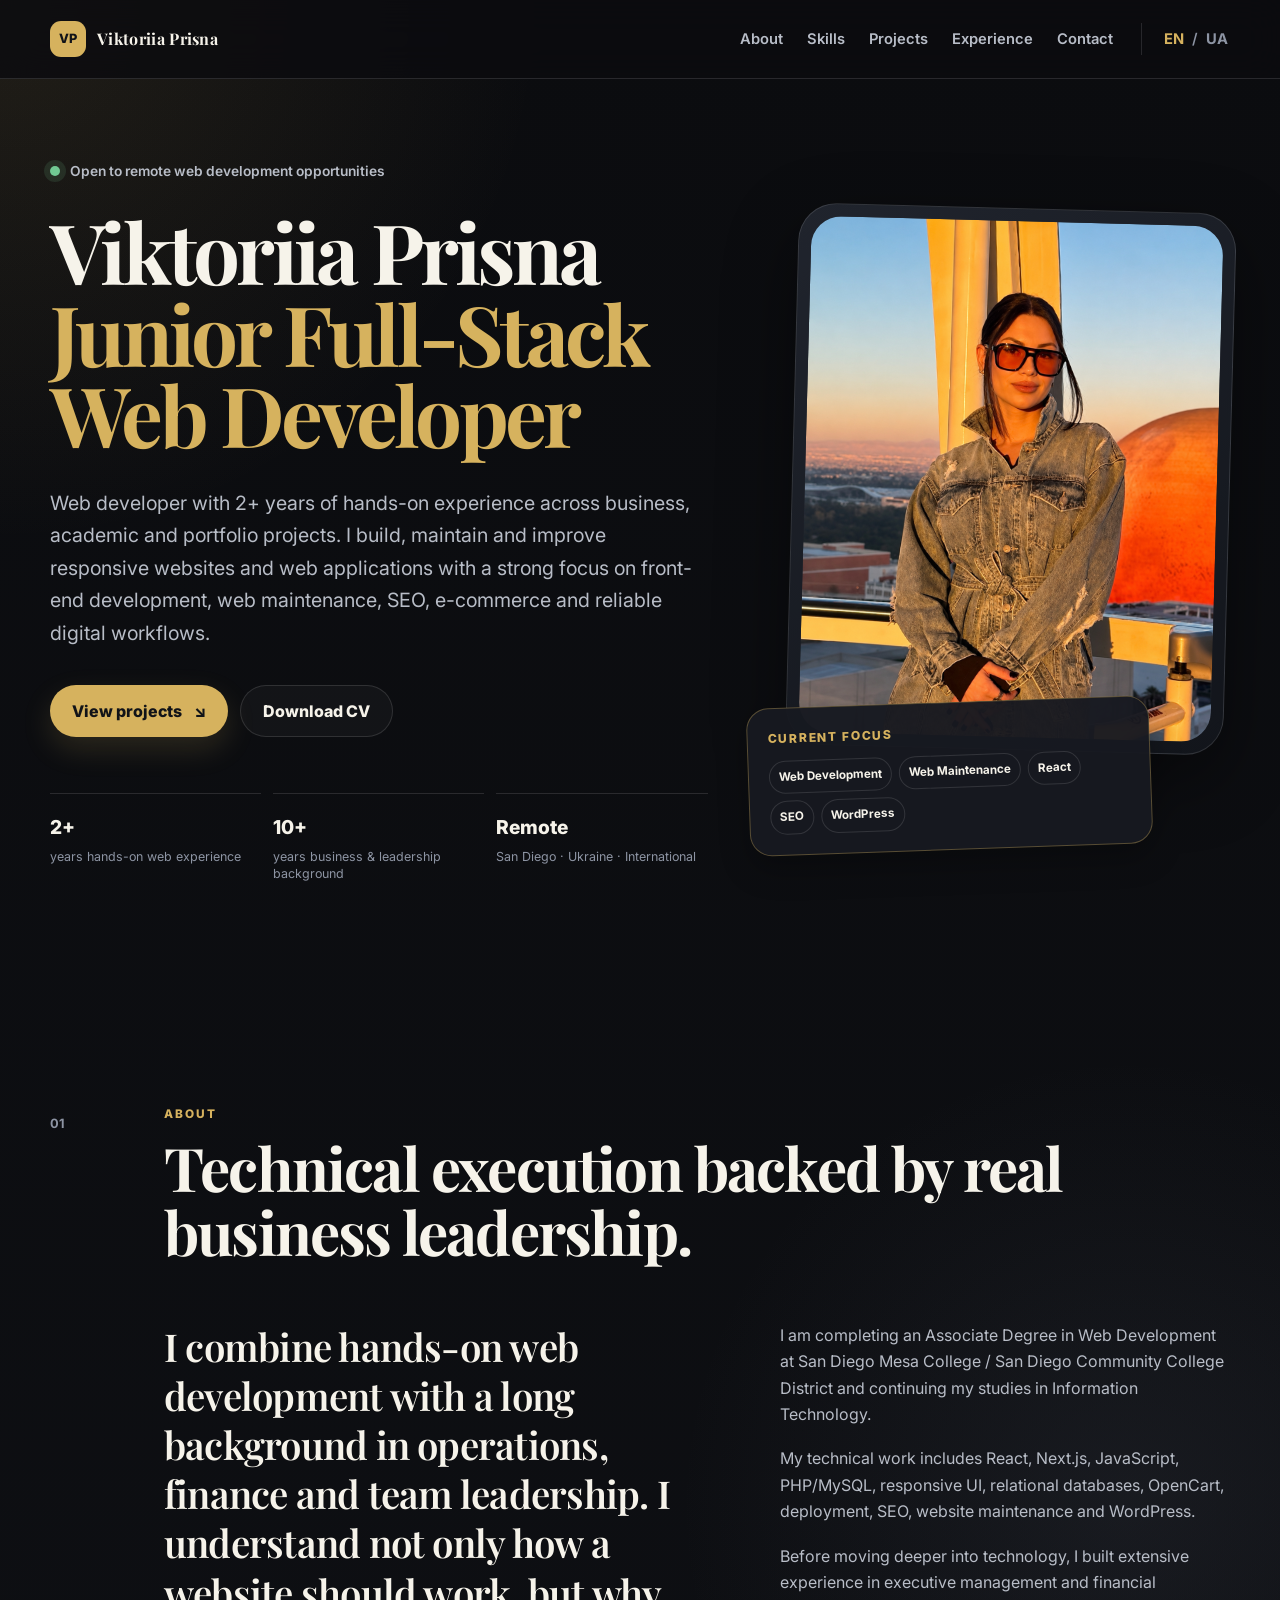
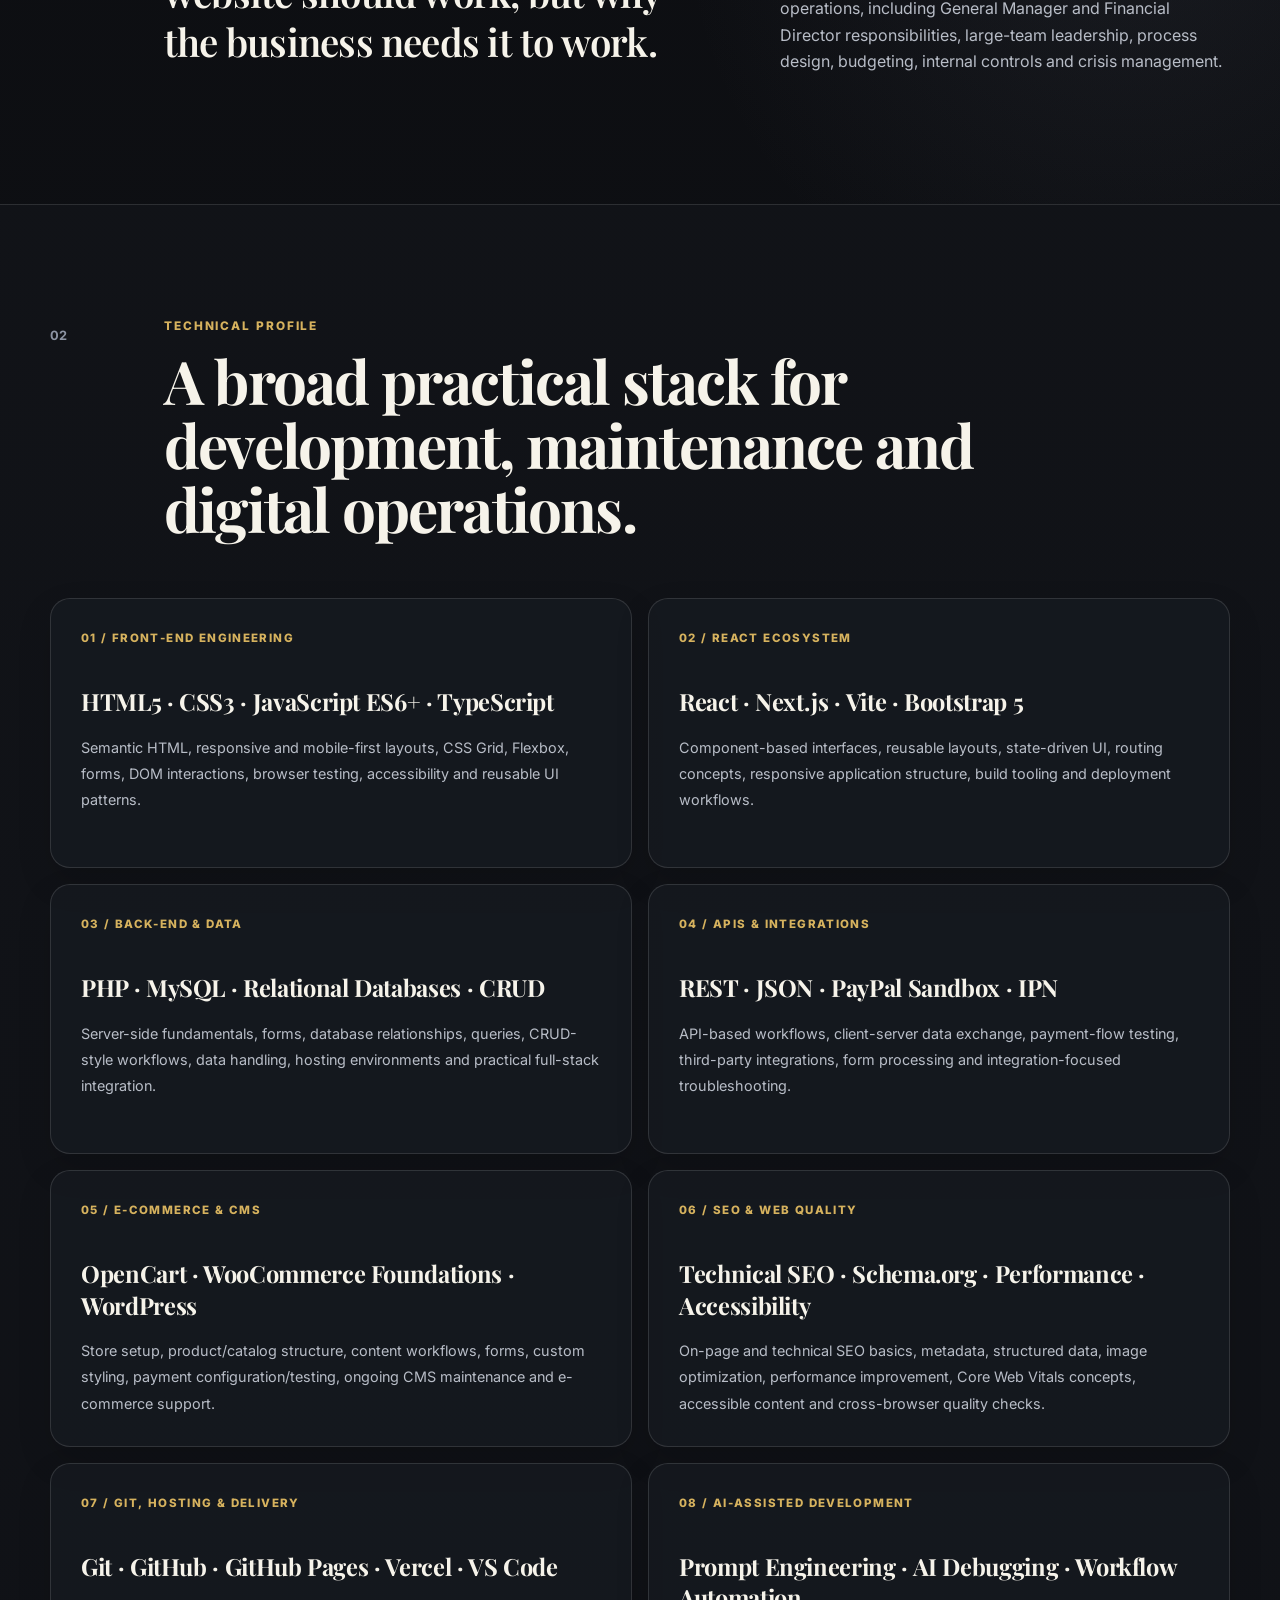
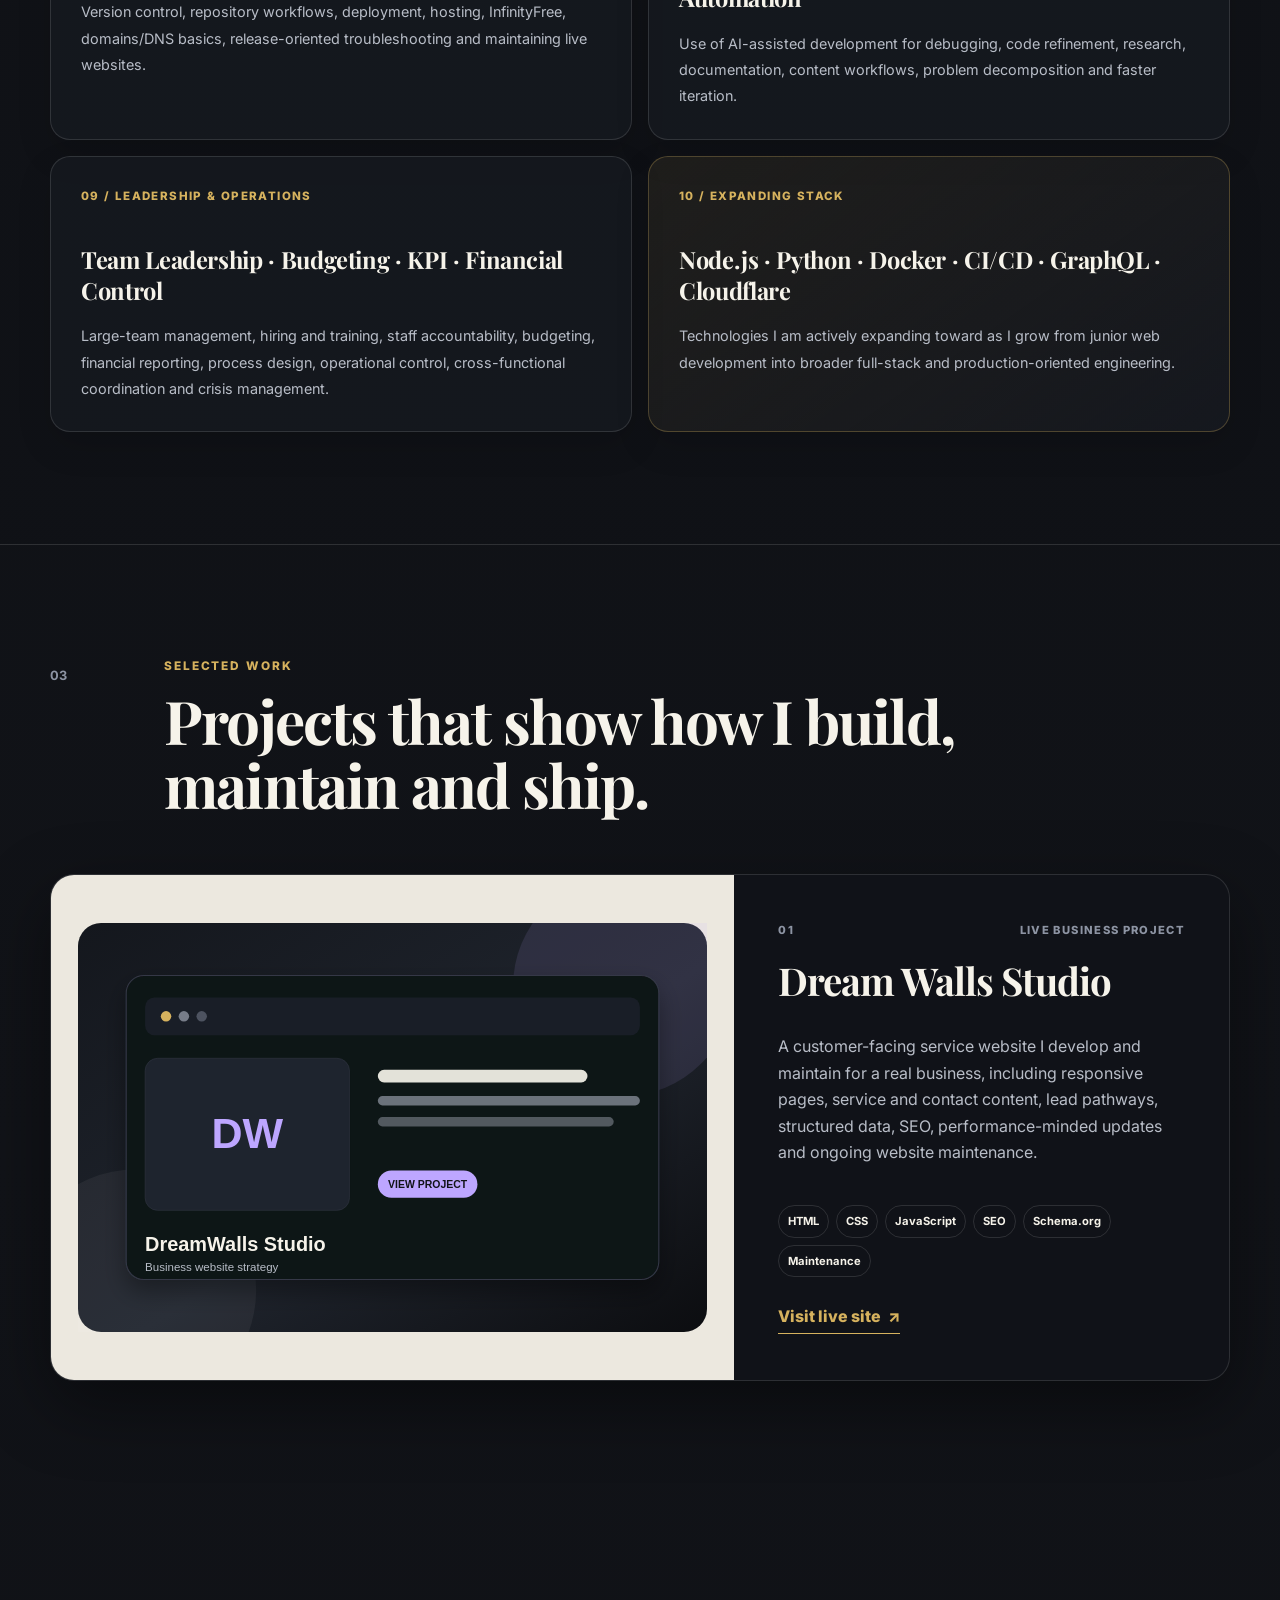
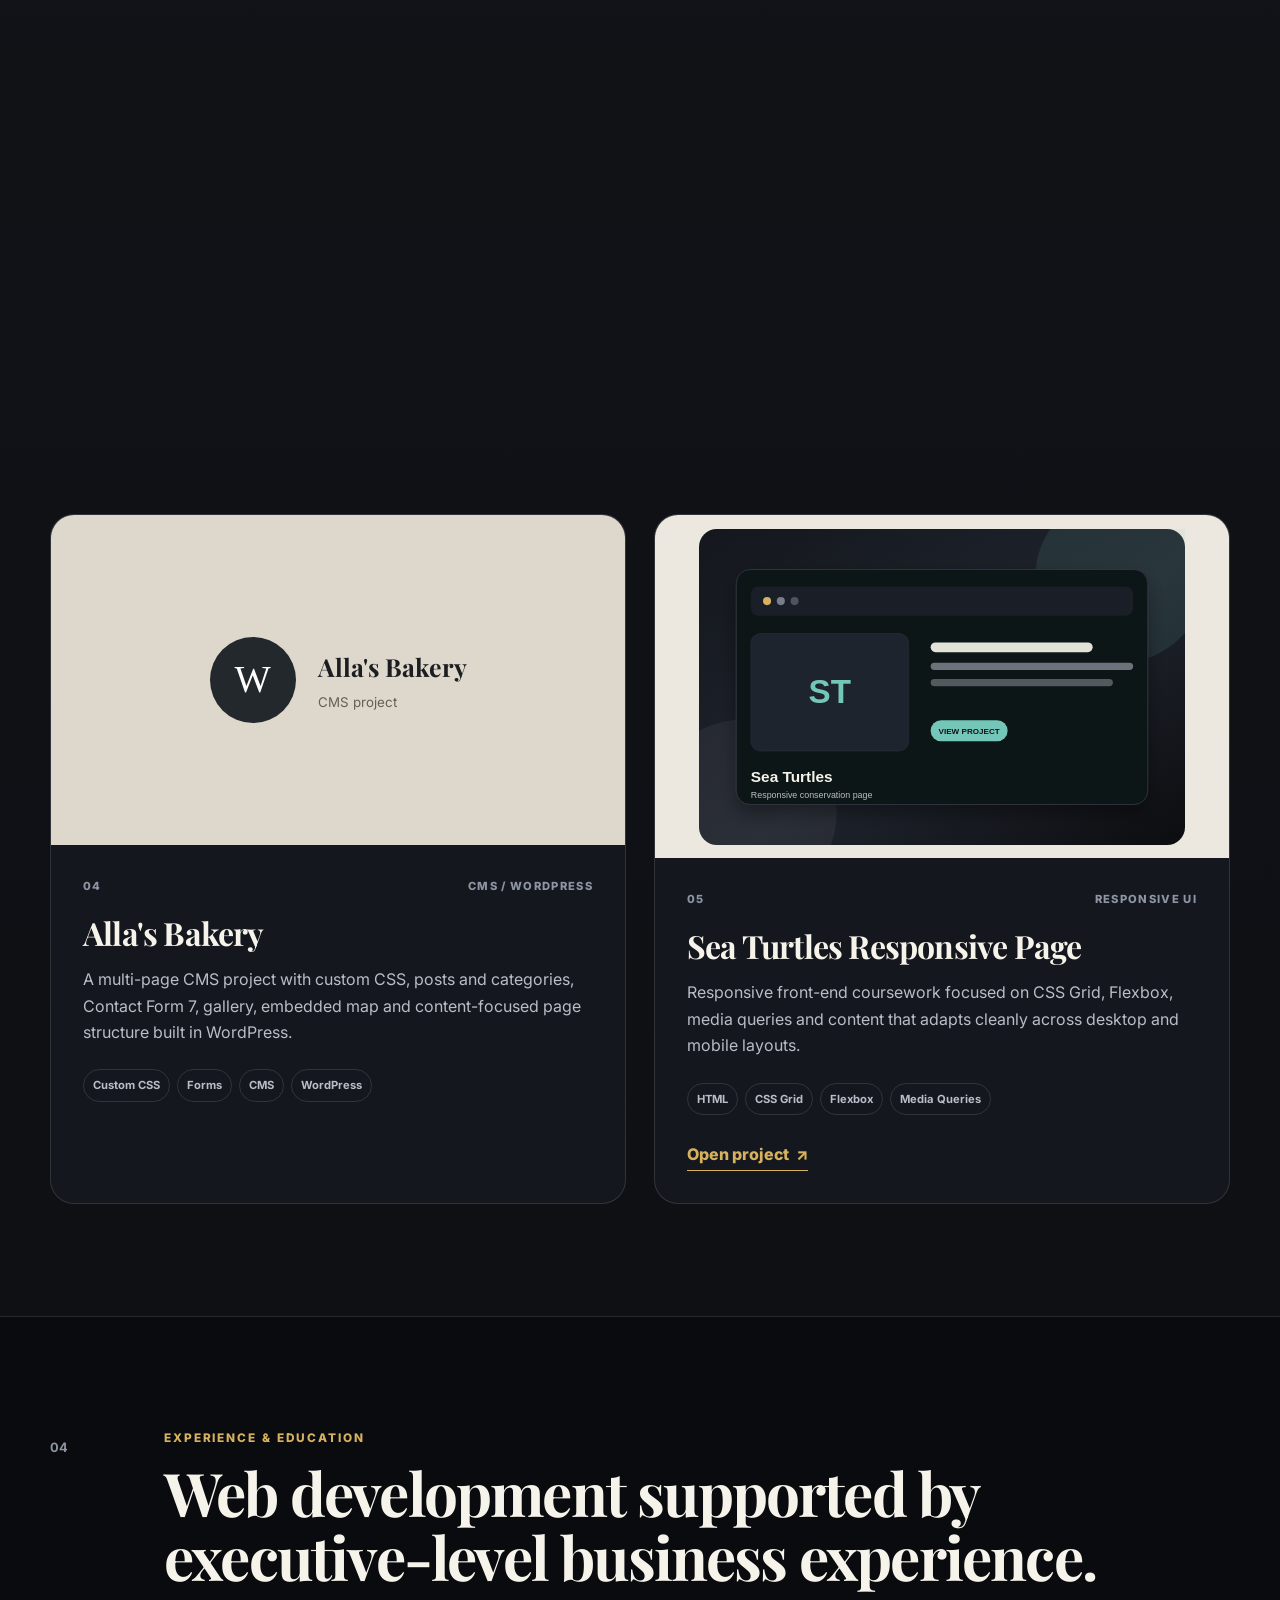
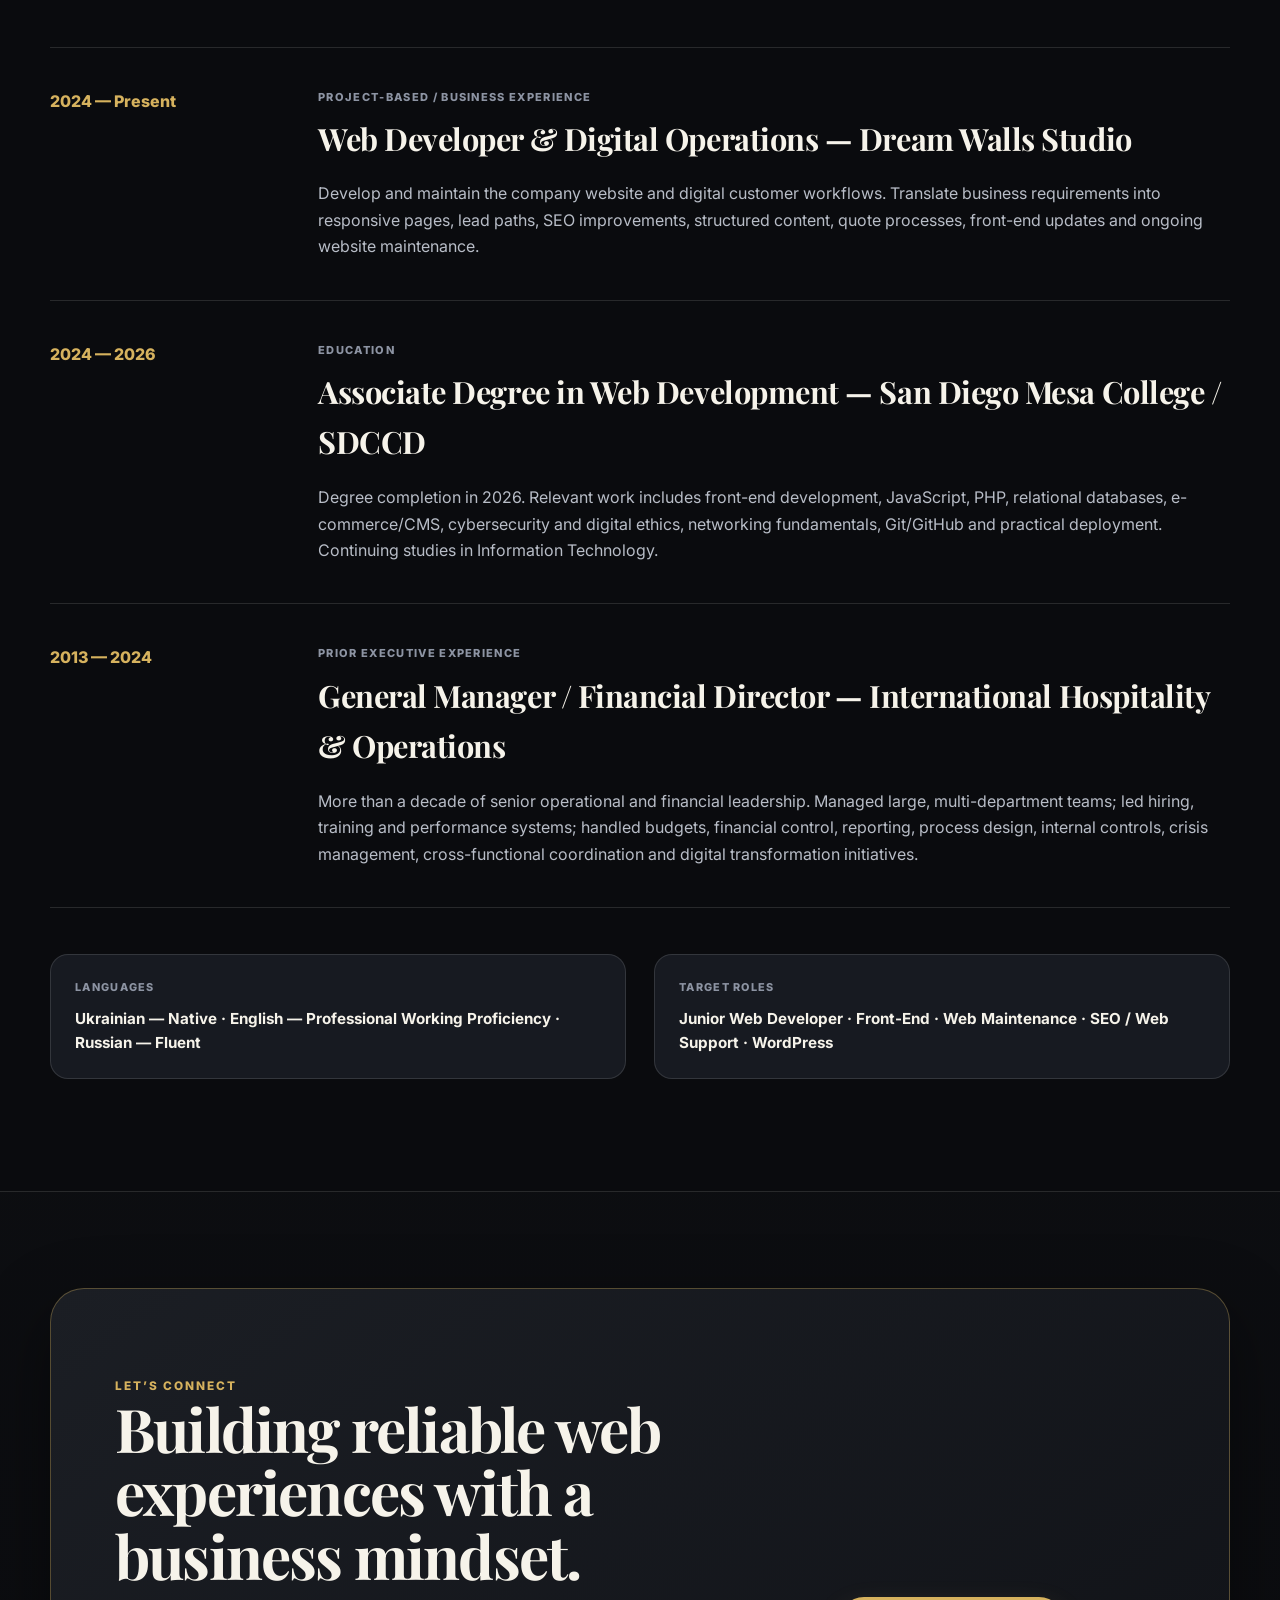
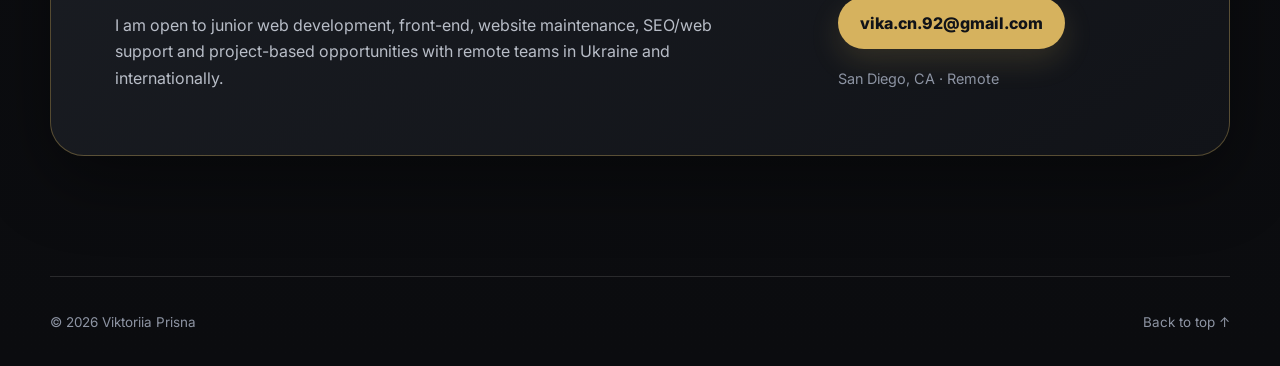
==== index.html @ 8773897e "Add files via upload" ====
<!doctype html>
<html lang="en">
  <head>
    <meta charset="utf-8" />
    <meta name="viewport" content="width=device-width, initial-scale=1" />
    <meta
      name="description"
      content="Viktoriia Prisna — Junior Full-Stack Web Developer focused on front-end development, web maintenance, SEO, e-commerce and practical business web solutions."
    />
    <meta name="author" content="Viktoriia Prisna" />
    <meta name="theme-color" content="#0b0c0f" />
    <link rel="icon" href="assets/images/favicon.png" type="image/png" />
    <link rel="preconnect" href="https://fonts.googleapis.com" />
    <link rel="preconnect" href="https://fonts.gstatic.com" crossorigin />
    <link
      href="https://fonts.googleapis.com/css2?family=Inter:wght@400;500;600;700;800&family=Playfair+Display:wght@600;700&display=swap"
      rel="stylesheet"
    />
    <link rel="stylesheet" href="assets/css/styles.css" />
    <title>Viktoriia Prisna — Junior Full-Stack Web Developer</title>
  </head>
  <body>
    <a class="skip-link" href="#main" data-i18n="skip">Skip to content</a>

    <header class="site-header" id="top">
      <div class="shell nav-wrap">
        <a class="brand" href="#top" aria-label="Viktoriia Prisna home">
          <span class="brand-mark">VP</span>
          <span>Viktoriia Prisna</span>
        </a>

        <button
          class="nav-toggle"
          type="button"
          aria-expanded="false"
          aria-controls="site-nav"
          aria-label="Open navigation"
        >
          <span></span><span></span>
        </button>

        <nav class="site-nav" id="site-nav" aria-label="Primary navigation">
          <a href="#about" data-i18n="nav_about">About</a>
          <a href="#skills" data-i18n="nav_skills">Skills</a>
          <a href="#projects" data-i18n="nav_projects">Projects</a>
          <a href="#experience" data-i18n="nav_experience">Experience</a>
          <a href="#contact" data-i18n="nav_contact">Contact</a>
          <div class="language-switch" aria-label="Language">
            <button type="button" class="lang-btn active" data-lang="en">
              EN
            </button>
            <span>/</span>
            <button type="button" class="lang-btn" data-lang="uk">UA</button>
          </div>
        </nav>
      </div>
    </header>

    <main id="main">
      <section class="hero shell">
        <div class="hero-copy reveal">
          <p class="kicker">
            <span class="status-dot"></span
            ><span data-i18n="hero_status"
              >Open to remote web development opportunities</span
            >
          </p>
          <h1>
            <span data-i18n="hero_name">Viktoriia Prisna</span><br /><em
              data-i18n="hero_role"
              >Junior Full-Stack Web Developer</em
            >
          </h1>
          <p class="hero-lead" data-i18n="hero_intro">
            Web developer with 2+ years of hands-on experience across business,
            academic and portfolio projects. I build, maintain and improve
            responsive websites and web applications with a strong focus on
            front-end development, web maintenance, SEO, e-commerce and reliable
            digital workflows.
          </p>
          <div class="hero-actions">
            <a class="btn btn-primary" href="#projects"
              ><span data-i18n="view_projects">View projects</span
              ><span aria-hidden="true">↘</span></a
            >
            <a
              class="btn btn-secondary"
              href="assets/cv/Viktoriia_Prisna_CV_EN_Professional.pdf"
              data-cv-link
              ><span data-i18n="download_cv">Download CV</span></a
            >
          </div>
          <div class="hero-meta" aria-label="Professional details">
            <div>
              <strong>2+</strong
              ><span data-i18n="years_label"
                >years hands-on web experience</span
              >
            </div>
            <div>
              <strong>10+</strong
              ><span data-i18n="leadership_label"
                >years business & leadership background</span
              >
            </div>
            <div>
              <strong>Remote</strong
              ><span data-i18n="location_label"
                >San Diego · Ukraine · International</span
              >
            </div>
          </div>
        </div>

        <aside
          class="hero-card reveal"
          aria-label="Profile photo and focus areas"
        >
          <div class="photo-frame">
            <img
              src="assets/images/viktoriia-prisna.jpg"
              alt="Portrait of Viktoriia Prisna"
            />
          </div>
          <div class="focus-card">
            <p data-i18n="current_focus">Current focus</p>
            <div class="focus-tags">
              <span>Web Development</span><span>Web Maintenance</span
              ><span>React</span><span>SEO</span><span>WordPress</span>
            </div>
          </div>
        </aside>
      </section>

      <section class="section shell" id="about">
        <div class="section-heading reveal">
          <p class="section-number">01</p>
          <div>
            <p class="eyebrow" data-i18n="about_eyebrow">About</p>
            <h2 data-i18n="about_title">
              Technical execution backed by real business leadership.
            </h2>
          </div>
        </div>
        <div class="about-grid reveal">
          <p class="about-large" data-i18n="about_large">
            I combine hands-on web development with a long background in
            operations, finance and team leadership. I understand not only how a
            website should work, but why the business needs it to work.
          </p>
          <div class="about-copy">
            <p data-i18n="about_p1">
              I am completing an Associate Degree in Web Development at San
              Diego Mesa College / San Diego Community College District and
              continuing my studies in Information Technology.
            </p>
            <p data-i18n="about_p2">
              My technical work includes React, Next.js, JavaScript, PHP/MySQL,
              responsive UI, relational databases, OpenCart, deployment, SEO,
              website maintenance and WordPress.
            </p>
            <p data-i18n="about_p3">
              Before moving deeper into technology, I built extensive experience
              in executive management and financial operations, including
              General Manager and Financial Director responsibilities,
              large-team leadership, process design, budgeting, internal
              controls and crisis management.
            </p>
          </div>
        </div>
      </section>

      <section class="section section-soft" id="skills">
        <div class="shell">
          <div class="section-heading reveal">
            <p class="section-number">02</p>
            <div>
              <p class="eyebrow" data-i18n="skills_eyebrow">
                Technical profile
              </p>
              <h2 data-i18n="skills_title">
                A broad practical stack for development, maintenance and digital
                operations.
              </h2>
            </div>
          </div>

          <div class="skills-grid">
            <article class="skill-group reveal">
              <p>01 / Front-End Engineering</p>
              <h3>HTML5 · CSS3 · JavaScript ES6+ · TypeScript</h3>
              <span data-i18n="skill_front"
                >Semantic HTML, responsive and mobile-first layouts, CSS Grid,
                Flexbox, forms, DOM interactions, browser testing, accessibility
                and reusable UI patterns.</span
              >
            </article>

            <article class="skill-group reveal">
              <p>02 / React Ecosystem</p>
              <h3>React · Next.js · Vite · Bootstrap 5</h3>
              <span data-i18n="skill_frameworks"
                >Component-based interfaces, reusable layouts, state-driven UI,
                routing concepts, responsive application structure, build
                tooling and deployment workflows.</span
              >
            </article>

            <article class="skill-group reveal">
              <p>03 / Back-End & Data</p>
              <h3>PHP · MySQL · Relational Databases · CRUD</h3>
              <span data-i18n="skill_backend"
                >Server-side fundamentals, forms, database relationships,
                queries, CRUD-style workflows, data handling, hosting
                environments and practical full-stack integration.</span
              >
            </article>

            <article class="skill-group reveal">
              <p>04 / APIs & Integrations</p>
              <h3>REST · JSON · PayPal Sandbox · IPN</h3>
              <span data-i18n="skill_api"
                >API-based workflows, client-server data exchange, payment-flow
                testing, third-party integrations, form processing and
                integration-focused troubleshooting.</span
              >
            </article>

            <article class="skill-group reveal">
              <p>05 / E-commerce & CMS</p>
              <h3>OpenCart · WooCommerce Foundations · WordPress</h3>
              <span data-i18n="skill_cms"
                >Store setup, product/catalog structure, content workflows,
                forms, custom styling, payment configuration/testing, ongoing
                CMS maintenance and e-commerce support.</span
              >
            </article>

            <article class="skill-group reveal">
              <p>06 / SEO & Web Quality</p>
              <h3>Technical SEO · Schema.org · Performance · Accessibility</h3>
              <span data-i18n="skill_quality"
                >On-page and technical SEO basics, metadata, structured data,
                image optimization, performance improvement, Core Web Vitals
                concepts, accessible content and cross-browser quality
                checks.</span
              >
            </article>

            <article class="skill-group reveal">
              <p>07 / Git, Hosting & Delivery</p>
              <h3>Git · GitHub · GitHub Pages · Vercel · VS Code</h3>
              <span data-i18n="skill_tools"
                >Version control, repository workflows, deployment, hosting,
                InfinityFree, domains/DNS basics, release-oriented
                troubleshooting and maintaining live websites.</span
              >
            </article>

            <article class="skill-group reveal">
              <p>08 / AI-Assisted Development</p>
              <h3>Prompt Engineering · AI Debugging · Workflow Automation</h3>
              <span data-i18n="skill_ai"
                >Use of AI-assisted development for debugging, code refinement,
                research, documentation, content workflows, problem
                decomposition and faster iteration.</span
              >
            </article>

            <article class="skill-group reveal">
              <p>09 / Leadership & Operations</p>
              <h3>Team Leadership · Budgeting · KPI · Financial Control</h3>
              <span data-i18n="skill_management"
                >Large-team management, hiring and training, staff
                accountability, budgeting, financial reporting, process design,
                operational control, cross-functional coordination and crisis
                management.</span
              >
            </article>

            <article class="skill-group skill-group-learning reveal">
              <p>10 / Expanding Stack</p>
              <h3>Node.js · Python · Docker · CI/CD · GraphQL · Cloudflare</h3>
              <span data-i18n="skill_learning"
                >Technologies I am actively expanding toward as I grow from
                junior web development into broader full-stack and
                production-oriented engineering.</span
              >
            </article>
          </div>
        </div>
      </section>

      <section class="section shell" id="projects">
        <div class="section-heading reveal">
          <p class="section-number">03</p>
          <div>
            <p class="eyebrow" data-i18n="projects_eyebrow">Selected work</p>
            <h2 data-i18n="projects_title">
              Projects that show how I build, maintain and ship.
            </h2>
          </div>
        </div>

        <div class="featured-project reveal">
          <div class="project-visual project-visual-light">
            <img
              src="assets/images/dreamwalls-studio.svg"
              alt="Dream Walls Studio website preview"
            />
          </div>
          <div class="project-content">
            <div class="project-topline">
              <span>01</span
              ><span data-i18n="project_live_business"
                >Live business project</span
              >
            </div>
            <h3>Dream Walls Studio</h3>
            <p data-i18n="dreamwalls_desc">
              A customer-facing service website I develop and maintain for a
              real business, including responsive pages, service and contact
              content, lead pathways, structured data, SEO, performance-minded
              updates and ongoing website maintenance.
            </p>
            <div class="project-tags">
              <span>HTML</span><span>CSS</span><span>JavaScript</span
              ><span>SEO</span><span>Schema.org</span><span>Maintenance</span>
            </div>
            <a
              class="text-link"
              href="https://dreamwallsstudio.com/"
              target="_blank"
              rel="noreferrer"
              ><span data-i18n="visit_live">Visit live site</span> ↗</a
            >
          </div>
        </div>

        <div class="project-grid">
          <article class="project-card reveal">
            <div class="project-thumb">
              <img
                src="assets/images/dreamwalls-crm.png"
                alt="Dream Walls Quote CRM interface"
              />
            </div>
            <div class="project-card-body">
              <div class="project-topline">
                <span>02</span><span>React / Vite</span>
              </div>
              <h3>Dream Walls Quote CRM</h3>
              <p data-i18n="crm_desc">
                A CRM-style interface for customer and quote management using
                reusable React components, responsive data views, search/filter
                interactions and CRUD-style concepts.
              </p>
              <div class="project-tags">
                <span>React</span><span>Vite</span><span>JavaScript</span
                ><span>CSS</span><span>Vercel</span>
              </div>
              <a
                class="text-link"
                href="https://dreamwalls-quote-crm-rh5j.vercel.app/"
                target="_blank"
                rel="noreferrer"
                ><span data-i18n="open_project">Open project</span> ↗</a
              >
            </div>
          </article>

          <article class="project-card project-card-code reveal">
            <div class="code-visual" aria-hidden="true">
              <div class="code-window">
                <span></span><span></span><span></span>
              </div>
              <pre><code>&lt;store&gt;
  OpenCart
  PHP + MySQL
  PayPal Sandbox
&lt;/store&gt;</code></pre>
            </div>
            <div class="project-card-body">
              <div class="project-topline">
                <span>03</span
                ><span data-i18n="academic_project">Academic project</span>
              </div>
              <h3>OpenCart E-commerce</h3>
              <p data-i18n="opencart_desc">
                Installed and configured OpenCart in a PHP/MySQL hosting
                environment, worked with catalog setup and tested payment flows
                using PayPal Sandbox and IPN concepts.
              </p>
              <div class="project-tags">
                <span>OpenCart</span><span>PHP</span><span>MySQL</span
                ><span>PayPal</span><span>InfinityFree</span>
              </div>
            </div>
          </article>

          <article class="project-card project-card-wordpress reveal">
            <div class="wp-visual" aria-hidden="true">
              <span>W</span>
              <div><b>Alla's Bakery</b><small>CMS project</small></div>
            </div>
            <div class="project-card-body">
              <div class="project-topline">
                <span>04</span><span>CMS / WordPress</span>
              </div>
              <h3>Alla's Bakery</h3>
              <p data-i18n="bakery_desc">
                A multi-page CMS project with custom CSS, posts and categories,
                Contact Form 7, gallery, embedded map and content-focused page
                structure built in WordPress.
              </p>
              <div class="project-tags">
                <span>Custom CSS</span><span>Forms</span><span>CMS</span
                ><span>WordPress</span>
              </div>
            </div>
          </article>

          <article class="project-card reveal">
            <div class="project-thumb">
              <img
                src="assets/images/sea-turtles.svg"
                alt="Sea Turtles responsive web page preview"
              />
            </div>
            <div class="project-card-body">
              <div class="project-topline">
                <span>05</span><span>Responsive UI</span>
              </div>
              <h3>Sea Turtles Responsive Page</h3>
              <p data-i18n="turtles_desc">
                Responsive front-end coursework focused on CSS Grid, Flexbox,
                media queries and content that adapts cleanly across desktop and
                mobile layouts.
              </p>
              <div class="project-tags">
                <span>HTML</span><span>CSS Grid</span><span>Flexbox</span
                ><span>Media Queries</span>
              </div>
              <a
                class="text-link"
                href="https://dreamwallsstudioca.github.io/webd168/lesson07/index.html#green"
                target="_blank"
                rel="noreferrer"
                ><span data-i18n="open_project">Open project</span> ↗</a
              >
            </div>
          </article>
        </div>
      </section>

      <section class="section section-ink" id="experience">
        <div class="shell">
          <div class="section-heading section-heading-light reveal">
            <p class="section-number">04</p>
            <div>
              <p class="eyebrow" data-i18n="experience_eyebrow">
                Experience & education
              </p>
              <h2 data-i18n="experience_title">
                Web development supported by executive-level business
                experience.
              </h2>
            </div>
          </div>

          <div class="timeline reveal">
            <article>
              <div class="timeline-date">
                2024 — <span data-i18n="present">Present</span>
              </div>
              <div>
                <p class="timeline-type" data-i18n="project_based">
                  Project-based / business experience
                </p>
                <h3>Web Developer & Digital Operations — Dream Walls Studio</h3>
                <p data-i18n="experience_dws">
                  Develop and maintain the company website and digital customer
                  workflows. Translate business requirements into responsive
                  pages, lead paths, SEO improvements, structured content, quote
                  processes, front-end updates and ongoing website maintenance.
                </p>
              </div>
            </article>

            <article>
              <div class="timeline-date">2024 — 2026</div>
              <div>
                <p class="timeline-type" data-i18n="education">Education</p>
                <h3>
                  Associate Degree in Web Development — San Diego Mesa College /
                  SDCCD
                </h3>
                <p data-i18n="education_desc">
                  Degree completion in 2026. Relevant work includes front-end
                  development, JavaScript, PHP, relational databases,
                  e-commerce/CMS, cybersecurity and digital ethics, networking
                  fundamentals, Git/GitHub and practical deployment. Continuing
                  studies in Information Technology.
                </p>
              </div>
            </article>

            <article>
              <div class="timeline-date">2013 — 2024</div>
              <div>
                <p class="timeline-type" data-i18n="executive_type">
                  Prior executive experience
                </p>
                <h3 data-i18n="executive_title">
                  General Manager / Financial Director — International
                  Hospitality & Operations
                </h3>
                <p data-i18n="executive_desc">
                  More than a decade of senior operational and financial
                  leadership. Managed large, multi-department teams; led hiring,
                  training and performance systems; handled budgets, financial
                  control, reporting, process design, internal controls, crisis
                  management, cross-functional coordination and digital
                  transformation initiatives.
                </p>
              </div>
            </article>
          </div>

          <div class="education-footer reveal">
            <div>
              <span data-i18n="languages_label">Languages</span
              ><strong data-i18n="languages_value"
                >Ukrainian — Native · English — Professional Working Proficiency
                · Russian — Fluent</strong
              >
            </div>
            <div>
              <span data-i18n="target_roles_label">Target roles</span
              ><strong data-i18n="target_roles_value"
                >Junior Web Developer · Front-End · Web Maintenance · SEO / Web
                Support · WordPress</strong
              >
            </div>
          </div>
        </div>
      </section>

      <section class="section shell contact-section" id="contact">
        <div class="contact-panel reveal">
          <div>
            <p class="eyebrow" data-i18n="contact_eyebrow">Let’s connect</p>
            <h2 data-i18n="contact_title">
              Building reliable web experiences with a business mindset.
            </h2>
            <p data-i18n="contact_copy">
              I am open to junior web development, front-end, website
              maintenance, SEO/web support and project-based opportunities with
              remote teams in Ukraine and internationally.
            </p>
          </div>
          <div class="contact-actions">
            <a class="btn btn-primary" href="mailto:vika.cn.92@gmail.com"
              >vika.cn.92@gmail.com</a
            >

            <span>San Diego, CA · Remote</span>
          </div>
        </div>
      </section>
    </main>

    <footer class="footer shell">
      <div>© <span id="year"></span> Viktoriia Prisna</div>
      <a href="#top"><span data-i18n="back_top">Back to top</span> ↑</a>
    </footer>

    <script src="assets/js/main.js"></script>
  </body>
</html>
---- assets/css/styles.css ----
:root {
  --bg: #0b0c0f;
  --bg-soft: #111318;
  --bg-elevated: #171a21;
  --surface: #171a21;
  --surface-2: #1b1f28;
  --text: #f6f3ea;
  --muted: #b8bdc7;
  --soft-text: #8d94a3;
  --line: rgba(255, 255, 255, 0.12);
  --line-strong: rgba(214, 178, 94, 0.34);
  --accent: #d6b25e;
  --accent-hover: #f0cf7a;
  --accent-soft: rgba(214, 178, 94, 0.12);
  --green: #71c993;
  --radius: 24px;
  --radius-sm: 14px;
  --shadow: 0 24px 70px rgba(0, 0, 0, 0.42);
}

* { box-sizing: border-box; }
html { scroll-behavior: smooth; }
body {
  margin: 0;
  color: var(--text);
  background:
    radial-gradient(circle at 0% 0%, rgba(214,178,94,.11), transparent 34rem),
    radial-gradient(circle at 88% 18%, rgba(117,125,146,.11), transparent 28rem),
    linear-gradient(180deg, #0b0c0f 0%, #111318 52%, #0b0c0f 100%);
  font-family: "Inter", Arial, Helvetica, sans-serif;
  line-height: 1.65;
  -webkit-font-smoothing: antialiased;
}
body::before {
  content: "";
  position: fixed;
  inset: 0;
  pointer-events: none;
  opacity: .14;
  background-image: radial-gradient(rgba(255,255,255,.38) .45px, transparent .45px);
  background-size: 20px 20px;
  mask-image: linear-gradient(to bottom, #000, transparent 75%);
}
img { max-width: 100%; display: block; }
a { color: inherit; text-decoration: none; }
button { font: inherit; }
h1, h2, h3, .brand { font-family: "Playfair Display", Georgia, serif; }

.shell { width: min(1180px, calc(100% - 40px)); margin-inline: auto; }
.skip-link { position: fixed; left: 16px; top: -80px; z-index: 1000; color: #111318; background: var(--accent); padding: 12px 18px; border-radius: 999px; font-weight: 800; }
.skip-link:focus { top: 16px; }

.site-header { position: sticky; top: 0; z-index: 100; background: rgba(11,12,15,.82); backdrop-filter: blur(18px); border-bottom: 1px solid var(--line); }
.nav-wrap { min-height: 78px; display: flex; align-items: center; justify-content: space-between; gap: 24px; }
.brand { display: inline-flex; align-items: center; gap: 11px; font-weight: 700; letter-spacing: .02em; }
.brand-mark { width: 36px; height: 36px; display: grid; place-items: center; color: #111318; background: var(--accent); border-radius: 11px; font-family: "Inter", sans-serif; font-size: .8rem; font-weight: 800; letter-spacing: .02em; }
.site-nav { display: flex; align-items: center; gap: 24px; color: var(--muted); font-size: .92rem; font-weight: 600; }
.site-nav > a { position: relative; }
.site-nav > a::after { content: ""; position: absolute; left: 0; right: 100%; bottom: -7px; height: 2px; background: var(--accent); transition: right .2s ease; }
.site-nav > a:hover, .site-nav > a:focus { color: var(--text); }
.site-nav > a:hover::after { right: 0; }
.language-switch { display: flex; align-items: center; gap: 6px; margin-left: 4px; padding-left: 20px; border-left: 1px solid var(--line); color: var(--soft-text); }
.lang-btn { border: 0; padding: 4px 2px; color: var(--soft-text); background: transparent; cursor: pointer; font-weight: 700; }
.lang-btn.active { color: var(--accent); }
.nav-toggle { display: none; width: 44px; height: 44px; border: 1px solid var(--line); background: var(--bg-elevated); border-radius: 12px; align-items: center; justify-content: center; flex-direction: column; gap: 6px; }
.nav-toggle span { width: 18px; height: 2px; background: var(--text); }

.hero { min-height: calc(100vh - 78px); display: grid; grid-template-columns: 1.2fr .8fr; align-items: center; gap: 84px; padding-block: 78px 92px; }
.kicker { display: inline-flex; align-items: center; gap: 10px; margin: 0 0 28px; color: var(--muted); font-size: .86rem; font-weight: 600; }
.status-dot { width: 10px; height: 10px; border-radius: 50%; background: var(--green); box-shadow: 0 0 0 6px rgba(113,201,147,.13); }
.hero h1 { margin: 0; max-width: 860px; font-size: clamp(3.5rem, 6.5vw, 6.6rem); line-height: .98; letter-spacing: -.045em; font-weight: 700; }
.hero h1 em { color: var(--accent); font-style: normal; }
.hero-lead { max-width: 760px; margin: 32px 0 0; color: var(--muted); font-size: clamp(1.05rem, 1.7vw, 1.23rem); }
.hero-actions { display: flex; flex-wrap: wrap; gap: 12px; margin-top: 36px; }
.btn { display: inline-flex; align-items: center; justify-content: center; gap: 12px; min-height: 52px; padding: 0 22px; border-radius: 999px; font-weight: 800; transition: transform .18s ease, box-shadow .18s ease, background .18s ease, border-color .18s ease; }
.btn:hover { transform: translateY(-2px); }
.btn-primary { color: #111318; background: var(--accent); box-shadow: 0 12px 30px rgba(214,178,94,.16); }
.btn-primary:hover { background: var(--accent-hover); }
.btn-secondary { color: var(--text); background: rgba(255,255,255,.03); border: 1px solid var(--line); }
.btn-secondary:hover { border-color: var(--line-strong); background: rgba(255,255,255,.06); }
.hero-meta { display: grid; grid-template-columns: repeat(3, minmax(0,1fr)); gap: 12px; margin-top: 56px; }
.hero-meta div { padding: 18px 0; border-top: 1px solid var(--line); }
.hero-meta strong { display: block; font-size: 1.2rem; font-weight: 800; }
.hero-meta span { display: block; margin-top: 5px; color: var(--soft-text); font-size: .78rem; line-height: 1.35; }
.hero-card { position: relative; }
.photo-frame { padding: 12px; background: linear-gradient(145deg, #20242d, #12151b); border: 1px solid var(--line); border-radius: 38px; box-shadow: var(--shadow); transform: rotate(1.5deg); }
.photo-frame img { width: 100%; aspect-ratio: 4/5; object-fit: cover; object-position: center; border-radius: 30px; }
.focus-card { width: min(92%, 430px); margin: -48px 0 0 -44px; position: relative; z-index: 2; padding: 20px; background: rgba(23,26,33,.96); border: 1px solid var(--line-strong); border-radius: 22px; box-shadow: 0 14px 30px rgba(0,0,0,.26); transform: rotate(-2deg); }
.focus-card p { margin: 0 0 12px; color: var(--accent); font-size: .76rem; text-transform: uppercase; letter-spacing: .14em; font-weight: 800; }
.focus-tags { display: flex; flex-wrap: wrap; gap: 7px; }
.focus-tags span { padding: 6px 9px; color: var(--text); border: 1px solid var(--line); border-radius: 999px; font-size: .73rem; font-weight: 700; }

.section { padding-block: 112px; }
.section-soft { background: linear-gradient(180deg, rgba(17,19,24,.94), rgba(15,17,22,.96)); border-block: 1px solid var(--line); }
.section-ink { background: #0a0b0e; color: var(--text); border-block: 1px solid var(--line); }
.section-heading { display: grid; grid-template-columns: 90px minmax(0, 1fr); gap: 24px; margin-bottom: 58px; }
.section-number { margin: 8px 0 0; color: var(--soft-text); font-size: .8rem; font-weight: 700; }
.eyebrow { margin: 0 0 12px; color: var(--accent); text-transform: uppercase; letter-spacing: .16em; font-size: .74rem; font-weight: 800; }
.section-heading h2, .contact-panel h2 { max-width: 940px; margin: 0; font-size: clamp(2.35rem, 4.7vw, 4.5rem); line-height: 1.06; letter-spacing: -.03em; }
.section-heading-light .section-number { color: var(--soft-text); }
.section-heading-light .eyebrow { color: var(--accent); }

.about-grid { display: grid; grid-template-columns: 1fr .85fr; gap: 86px; padding-left: 114px; }
.about-large { margin: 0; max-width: 680px; color: var(--text); font-family: "Playfair Display", Georgia, serif; font-size: clamp(1.65rem, 3vw, 2.65rem); line-height: 1.28; letter-spacing: -.02em; font-weight: 600; }
.about-copy { color: var(--muted); font-size: 1rem; }
.about-copy p { margin: 0 0 18px; }

.skills-grid { display: grid; grid-template-columns: repeat(2, 1fr); gap: 16px; }
.skill-group { min-height: 270px; padding: 30px; background: rgba(23,26,33,.78); border: 1px solid var(--line); border-radius: 20px; box-shadow: 0 14px 34px rgba(0,0,0,.13); }
.skill-group:hover { border-color: var(--line-strong); }
.skill-group > p { margin: 0 0 38px; color: var(--accent); font-size: .72rem; font-weight: 800; text-transform: uppercase; letter-spacing: .12em; }
.skill-group h3 { margin: 0 0 16px; color: var(--text); font-family: "Playfair Display", Georgia, serif; font-size: 1.48rem; line-height: 1.32; letter-spacing: -.015em; }
.skill-group > span { color: var(--muted); font-size: .9rem; }
.skill-group-learning { background: linear-gradient(145deg, rgba(214,178,94,.08), rgba(23,26,33,.78)); border-color: rgba(214,178,94,.28); }

.featured-project { display: grid; grid-template-columns: 1.16fr .84fr; gap: 0; overflow: hidden; margin-bottom: 28px; background: #101218; color: var(--text); border: 1px solid var(--line); border-radius: var(--radius); box-shadow: var(--shadow); }
.project-visual { min-height: 490px; display: grid; place-items: center; overflow: hidden; }
.project-visual-light { background: #ece8df; }
.project-visual img { width: 92%; height: 92%; object-fit: contain; }
.project-content { padding: 46px 44px; display: flex; flex-direction: column; justify-content: center; }
.project-topline { display: flex; justify-content: space-between; gap: 16px; color: var(--soft-text); text-transform: uppercase; letter-spacing: .12em; font-size: .7rem; font-weight: 800; }
.project-content h3, .project-card h3 { margin: 20px 0 16px; color: var(--text); font-family: "Playfair Display", Georgia, serif; font-size: clamp(1.9rem, 3vw, 3rem); line-height: 1.08; letter-spacing: -.025em; }
.project-content p { color: var(--muted); }
.project-tags { display: flex; flex-wrap: wrap; gap: 7px; margin: 24px 0 26px; }
.project-tags span { padding: 6px 9px; border: 1px solid var(--line); border-radius: 999px; color: inherit; font-size: .7rem; font-weight: 700; }
.text-link { display: inline-flex; align-items: center; gap: 7px; width: fit-content; color: var(--accent); font-weight: 800; border-bottom: 1px solid currentColor; padding-bottom: 3px; }
.project-grid { display: grid; grid-template-columns: repeat(2, 1fr); gap: 28px; }
.project-card { overflow: hidden; background: rgba(23,26,33,.78); border: 1px solid var(--line); border-radius: var(--radius); }
.project-thumb { min-height: 330px; display: grid; place-items: center; background: #ece8df; overflow: hidden; }
.project-thumb img { width: 92%; height: 92%; object-fit: contain; }
.project-card-body { padding: 32px; }
.project-card-body h3 { font-size: 2rem; }
.project-card-body p { color: var(--muted); }
.project-card-body .project-tags { color: var(--muted); }
.code-visual { min-height: 330px; display: flex; flex-direction: column; justify-content: center; padding: 36px; color: #e8ecf3; background: linear-gradient(145deg, #151923, #080a0f); border-bottom: 1px solid var(--line); }
.code-window { display: flex; gap: 7px; margin-bottom: 32px; }
.code-window span { width: 10px; height: 10px; border-radius: 50%; background: #667085; }
.code-visual pre { margin: 0; white-space: pre-wrap; font-size: clamp(1.15rem, 2.5vw, 1.7rem); line-height: 1.65; color: var(--accent-hover); }
.wp-visual { min-height: 330px; display: flex; align-items: center; justify-content: center; gap: 22px; padding: 32px; background: #ddd7cc; color: #1b1d21; }
.wp-visual > span { width: 86px; height: 86px; display: grid; place-items: center; border-radius: 50%; background: #23282d; color: #fff; font-family: Georgia, serif; font-size: 2.4rem; }
.wp-visual b, .wp-visual small { display: block; }
.wp-visual b { font-family: "Playfair Display", Georgia, serif; font-size: 1.55rem; }
.wp-visual small { margin-top: 4px; color: #675f55; }

.timeline { border-top: 1px solid var(--line); }
.timeline article { display: grid; grid-template-columns: 230px 1fr; gap: 38px; padding: 40px 0; border-bottom: 1px solid var(--line); }
.timeline-date { color: var(--accent); font-weight: 800; }
.timeline-type { margin: 0 0 8px; color: var(--soft-text); text-transform: uppercase; letter-spacing: .12em; font-size: .69rem; font-weight: 800; }
.timeline h3 { margin: 0 0 14px; font-family: "Playfair Display", Georgia, serif; font-size: clamp(1.35rem, 2.4vw, 2.1rem); letter-spacing: -.015em; }
.timeline article p:last-child { max-width: 900px; margin-bottom: 0; color: var(--muted); }
.education-footer { display: grid; grid-template-columns: 1fr 1fr; gap: 28px; margin-top: 46px; }
.education-footer div { padding: 24px; background: var(--bg-elevated); border: 1px solid var(--line); border-radius: 18px; }
.education-footer span { display: block; color: var(--soft-text); text-transform: uppercase; letter-spacing: .12em; font-size: .68rem; font-weight: 800; }
.education-footer strong { display: block; margin-top: 10px; color: var(--text); font-size: .95rem; line-height: 1.55; }

.contact-section { padding-block: 96px 120px; }
.contact-panel { display: grid; grid-template-columns: 1fr .5fr; gap: 70px; align-items: end; padding: 64px; background: linear-gradient(145deg, #1b1e24, #111318); border: 1px solid var(--line-strong); border-radius: 34px; box-shadow: var(--shadow); }
.contact-panel .eyebrow { color: var(--accent); }
.contact-panel h2 { max-width: 790px; }
.contact-panel p { max-width: 720px; margin: 24px 0 0; color: var(--muted); }
.contact-actions { display: flex; align-items: flex-start; flex-direction: column; gap: 18px; }
.contact-actions .btn-primary { background: var(--accent); color: #111318; }
.contact-actions > span { color: var(--soft-text); font-size: .9rem; }
.footer { min-height: 90px; display: flex; align-items: center; justify-content: space-between; border-top: 1px solid var(--line); color: var(--soft-text); font-size: .84rem; }

.reveal { opacity: 0; transform: translateY(18px); transition: opacity .6s ease, transform .6s ease; }
.reveal.visible { opacity: 1; transform: none; }

@media (max-width: 960px) {
  .site-nav { position: fixed; top: 78px; left: 20px; right: 20px; display: none; flex-direction: column; align-items: stretch; gap: 18px; padding: 26px; background: rgba(17,19,24,.98); border: 1px solid var(--line); border-radius: 18px; box-shadow: var(--shadow); }
  .site-nav.open { display: flex; }
  .language-switch { margin: 4px 0 0; padding: 18px 0 0; border-left: 0; border-top: 1px solid var(--line); }
  .nav-toggle { display: flex; }
  .hero { grid-template-columns: 1fr; gap: 58px; padding-block: 64px 90px; }
  .hero-card { width: min(560px, 100%); }
  .about-grid { grid-template-columns: 1fr; gap: 32px; padding-left: 114px; }
  .featured-project { grid-template-columns: 1fr; }
  .project-visual { min-height: 380px; }
  .contact-panel { grid-template-columns: 1fr; gap: 42px; padding: 46px; }
}

@media (max-width: 680px) {
  .shell { width: min(100% - 28px, 1180px); }
  .hero { padding-top: 46px; }
  .hero h1 { font-size: clamp(3rem, 15vw, 4.7rem); }
  .hero-meta { grid-template-columns: 1fr; gap: 0; }
  .hero-meta div { display: grid; grid-template-columns: 90px 1fr; align-items: baseline; gap: 10px; }
  .focus-card { margin-left: 0; width: 96%; }
  .section { padding-block: 82px; }
  .section-heading { grid-template-columns: 1fr; gap: 8px; margin-bottom: 42px; }
  .section-number { margin: 0; }
  .about-grid { padding-left: 0; }
  .skills-grid, .project-grid, .education-footer { grid-template-columns: 1fr; }
  .skill-group { min-height: 230px; }
  .project-visual, .project-thumb, .code-visual, .wp-visual { min-height: 260px; }
  .project-content { padding: 34px 26px; }
  .project-card-body { padding: 26px; }
  .timeline article { grid-template-columns: 1fr; gap: 12px; }
  .contact-panel { padding: 34px 24px; border-radius: 26px; }
  .contact-actions .btn { width: 100%; overflow-wrap: anywhere; }
  .footer { flex-direction: column; justify-content: center; gap: 8px; }
}

@media (prefers-reduced-motion: reduce) {
  html { scroll-behavior: auto; }
  *, *::before, *::after { animation: none !important; transition: none !important; }
  .reveal { opacity: 1; transform: none; }
}
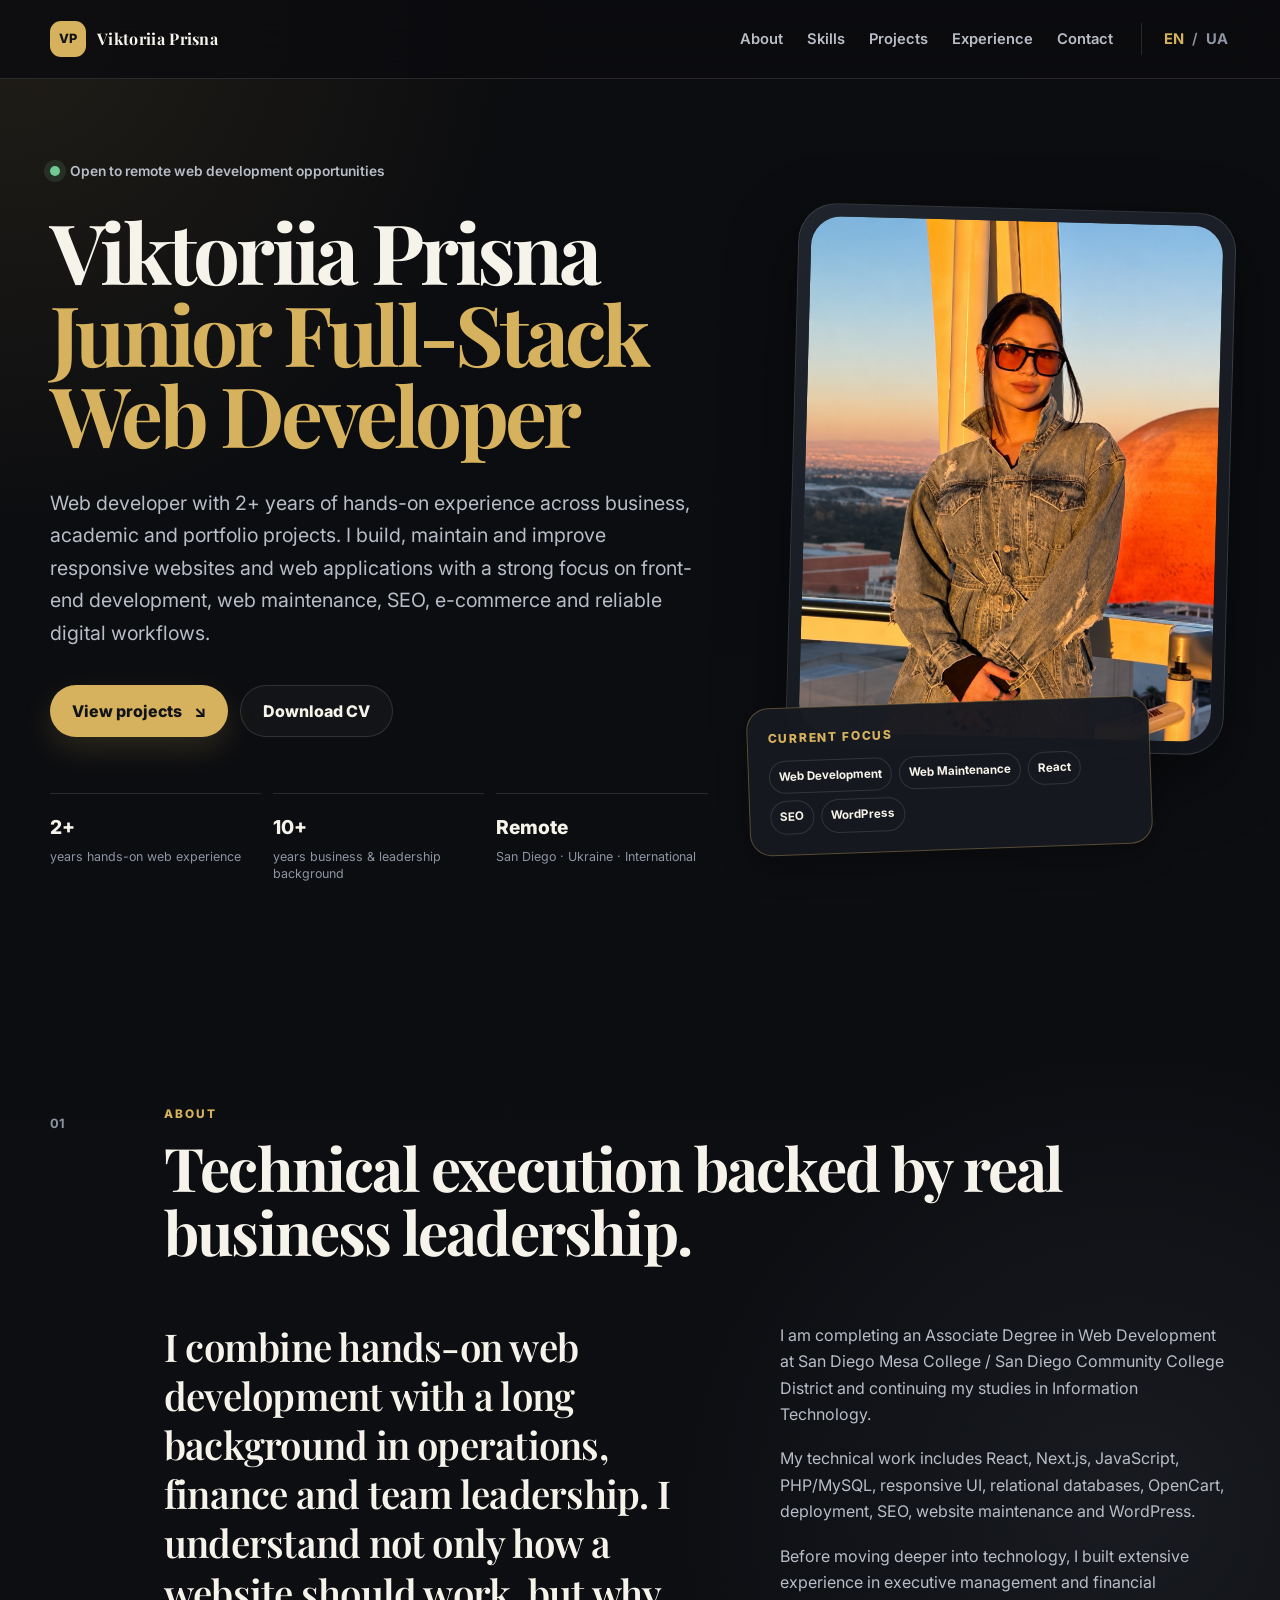
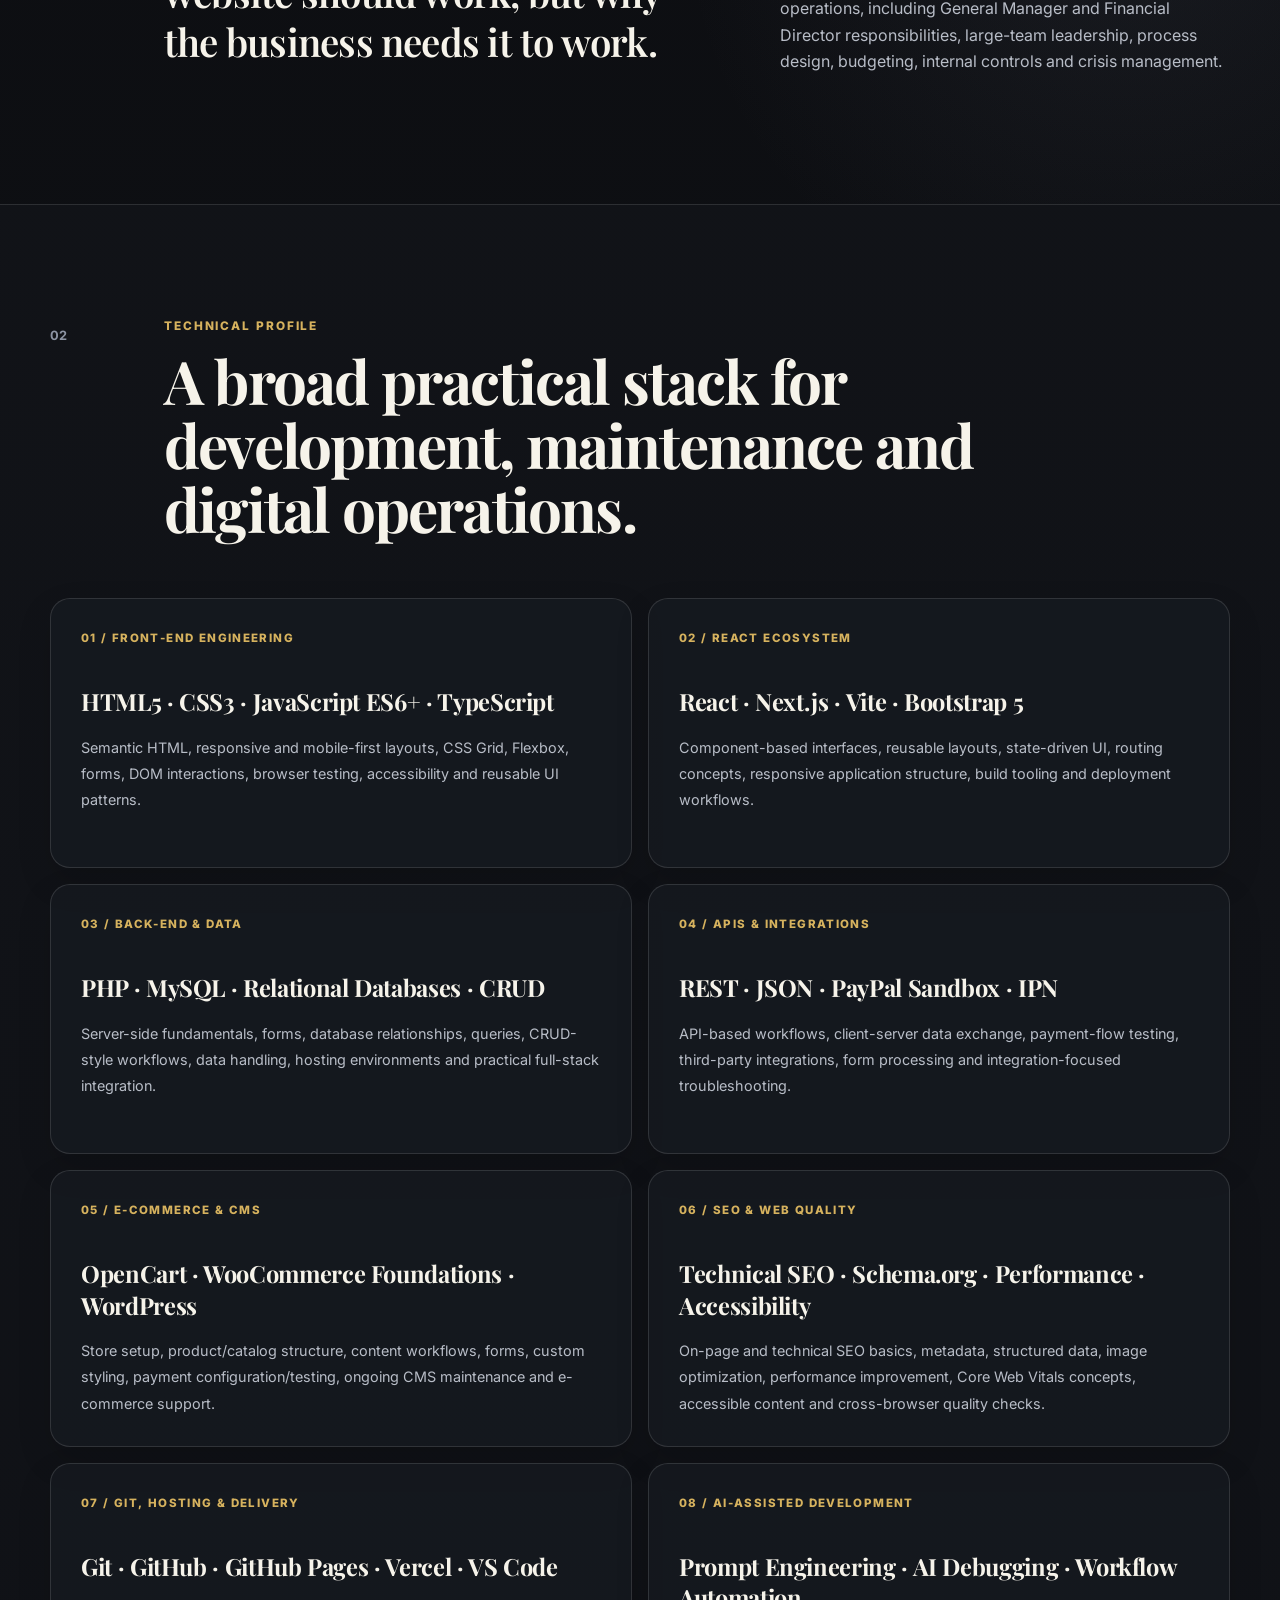
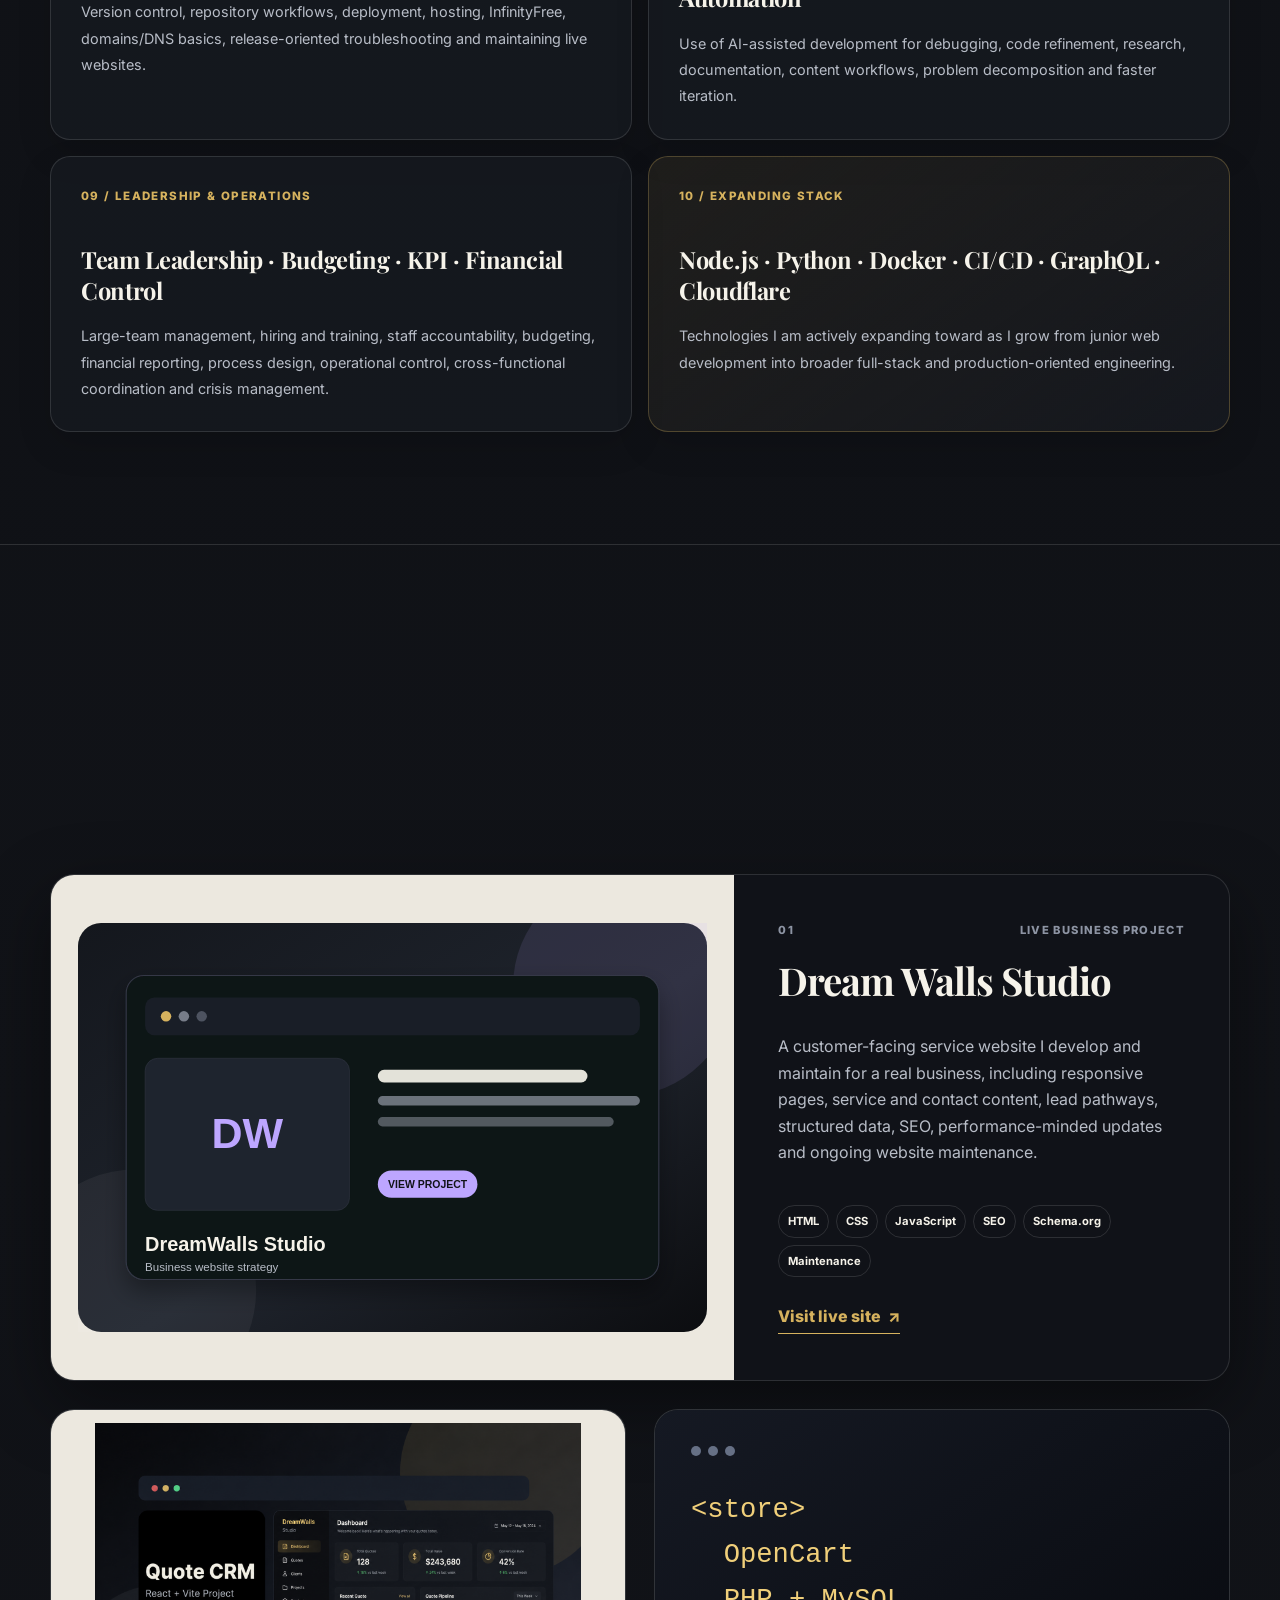
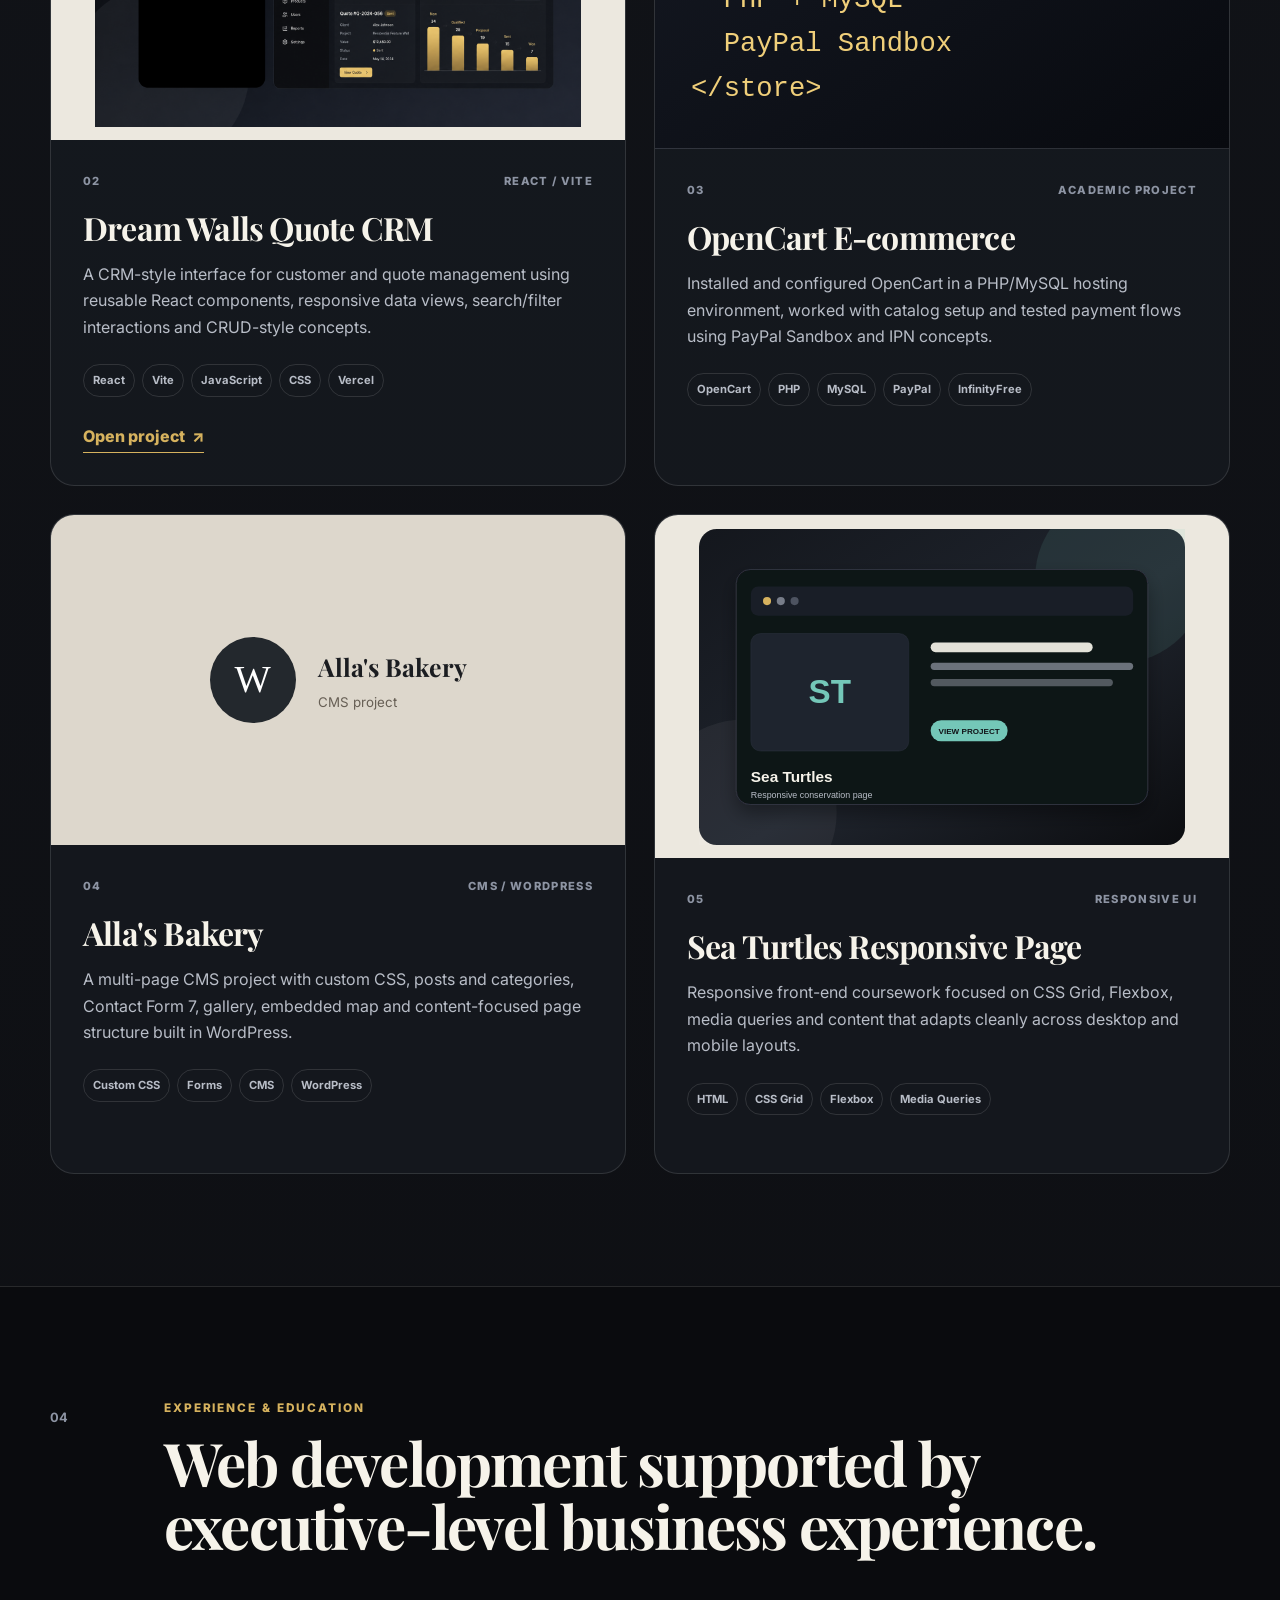
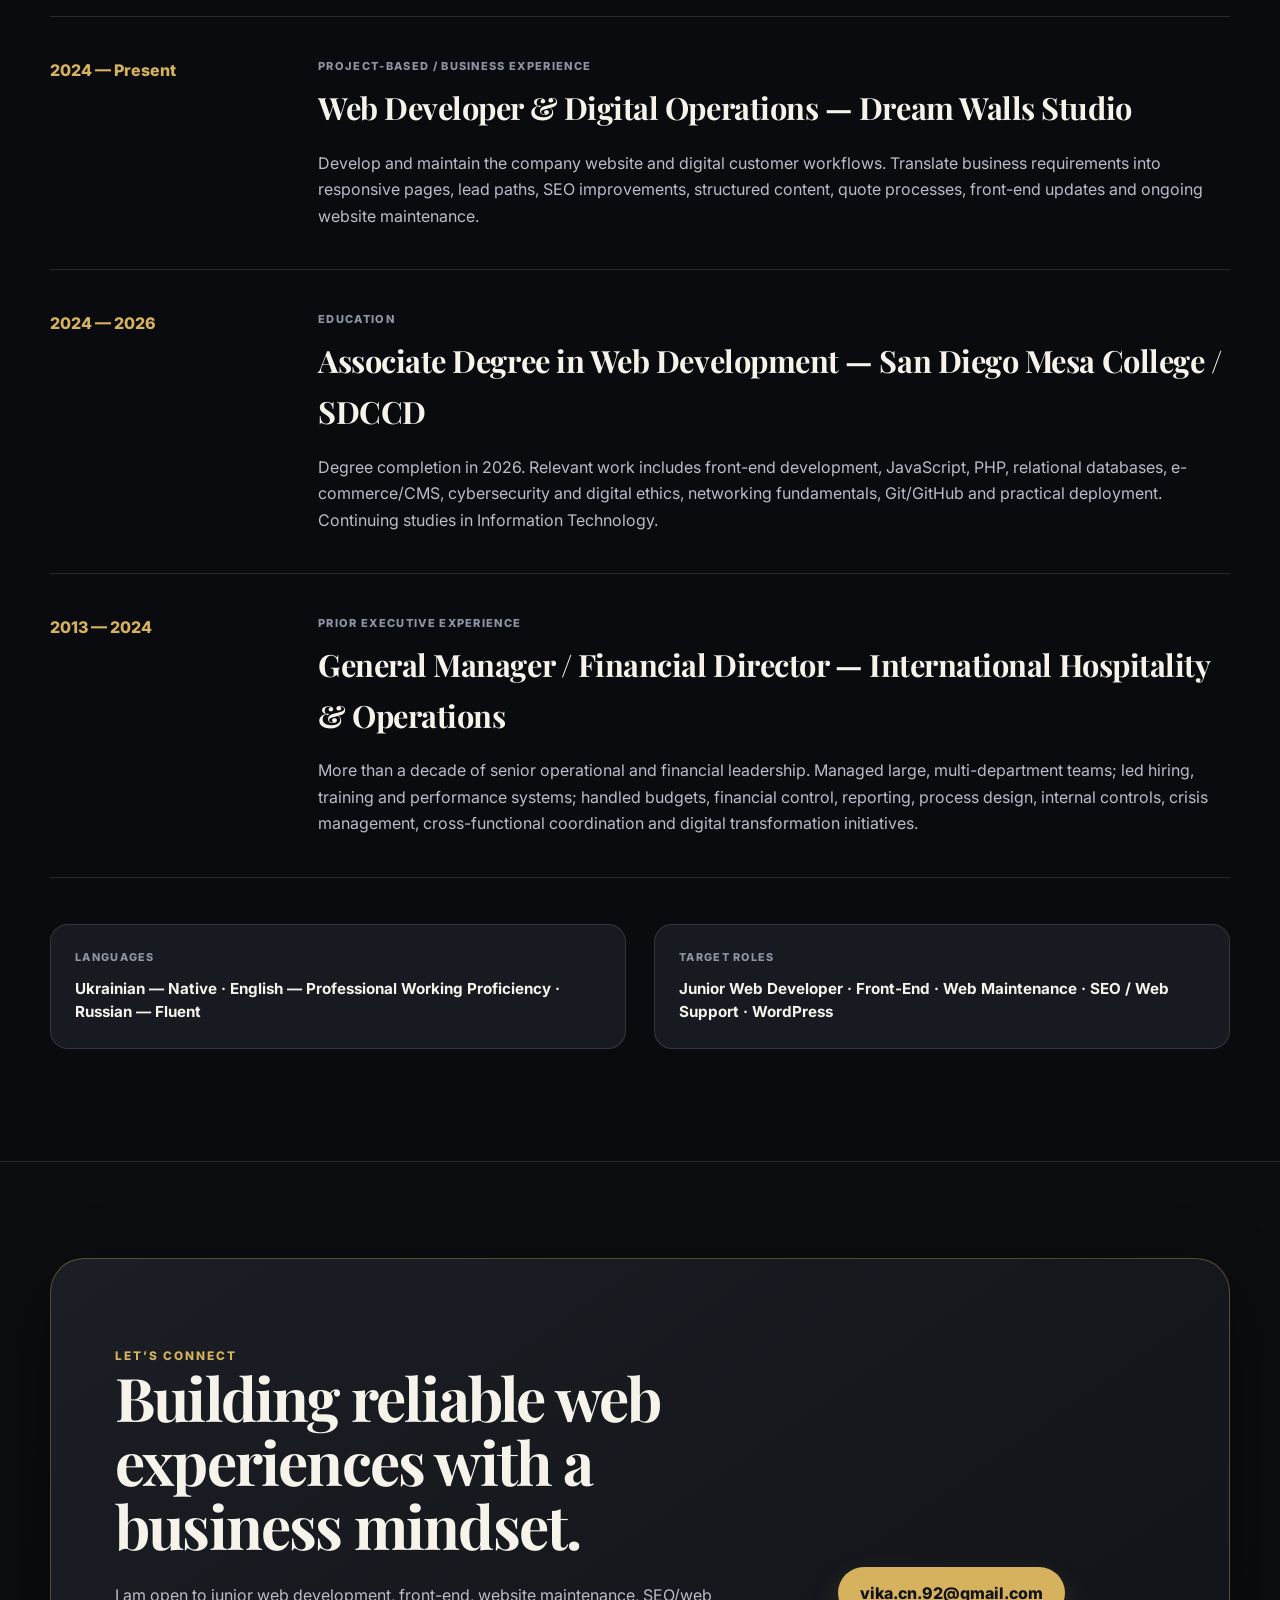
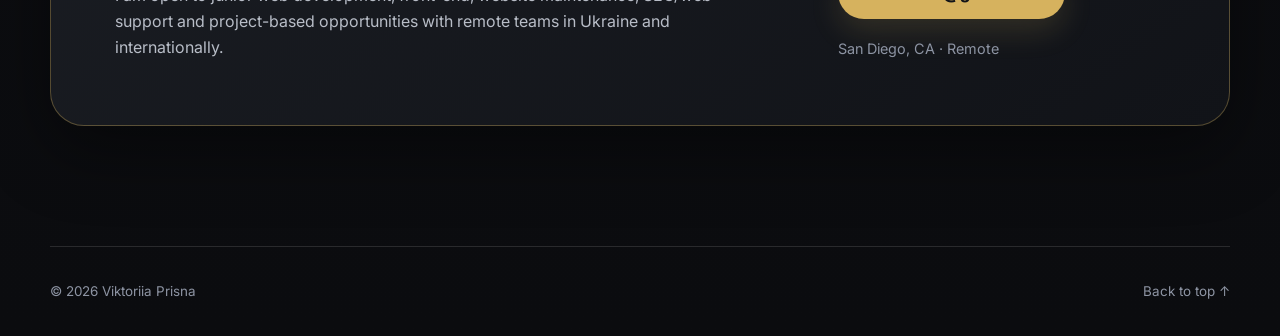
==== commit b23a1eec: "Remove Sea Turtles project link while keeping project card" ====
--- a/index.html
+++ b/index.html
@@ -26,7 +26,7 @@
       <div class="shell nav-wrap">
         <a class="brand" href="#top" aria-label="Viktoriia Prisna home">
           <span class="brand-mark">VP</span>
-          <span>Viktoriia Prisna</span>
+        <span data-i18n="brand_name">Viktoriia Prisna</span>
         </a>
 
         <button
@@ -441,13 +441,6 @@
                 <span>HTML</span><span>CSS Grid</span><span>Flexbox</span
                 ><span>Media Queries</span>
               </div>
-              <a
-                class="text-link"
-                href="https://dreamwallsstudioca.github.io/webd168/lesson07/index.html#green"
-                target="_blank"
-                rel="noreferrer"
-                ><span data-i18n="open_project">Open project</span> ↗</a
-              >
             </div>
           </article>
         </div>
@@ -570,10 +563,16 @@
       </section>
     </main>
 
-    <footer class="footer shell">
-      <div>© <span id="year"></span> Viktoriia Prisna</div>
-      <a href="#top"><span data-i18n="back_top">Back to top</span> ↑</a>
-    </footer>
+  <footer class="footer shell">
+  <div>
+    © <span id="year"></span>
+    <span data-i18n="brand_name">Viktoriia Prisna</span>
+  </div>
+
+  <a href="#top">
+    <span data-i18n="back_top">Back to top</span> ↑
+  </a>
+</footer>
 
     <script src="assets/js/main.js"></script>
   </body>
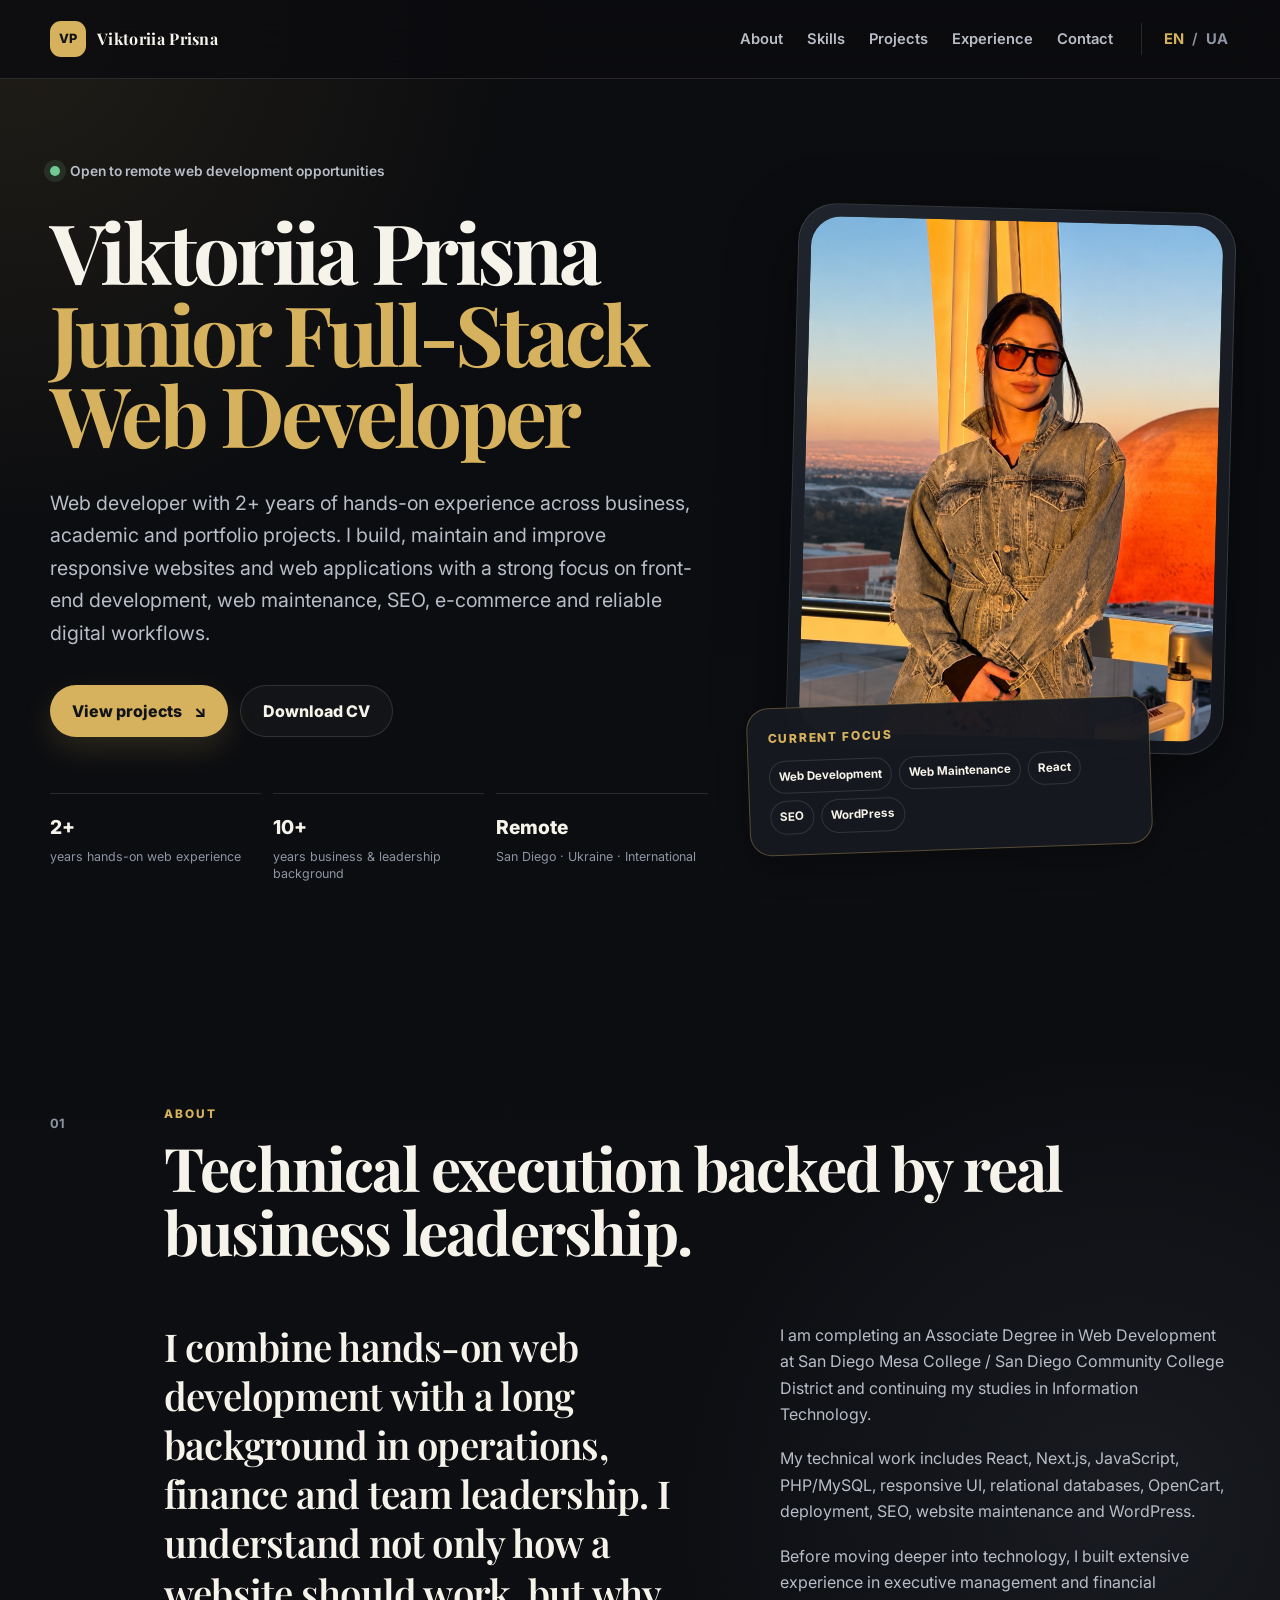
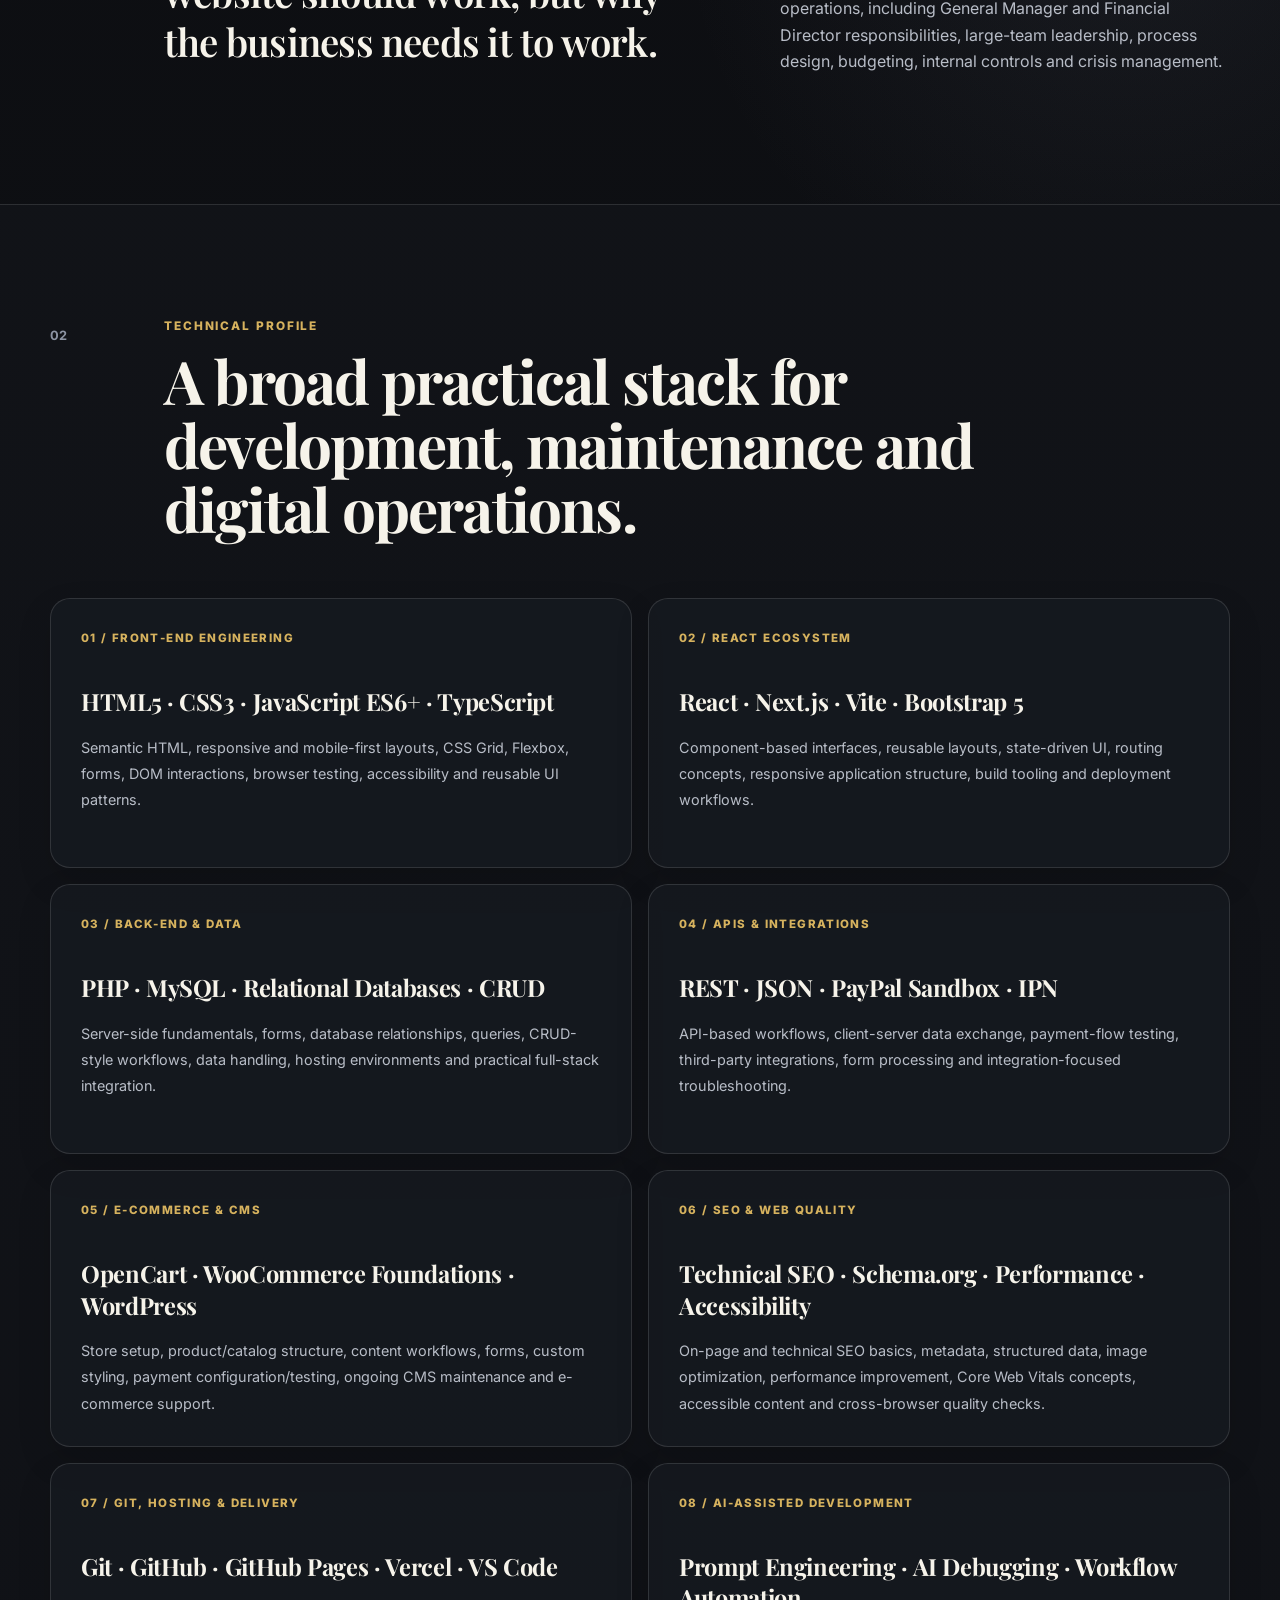
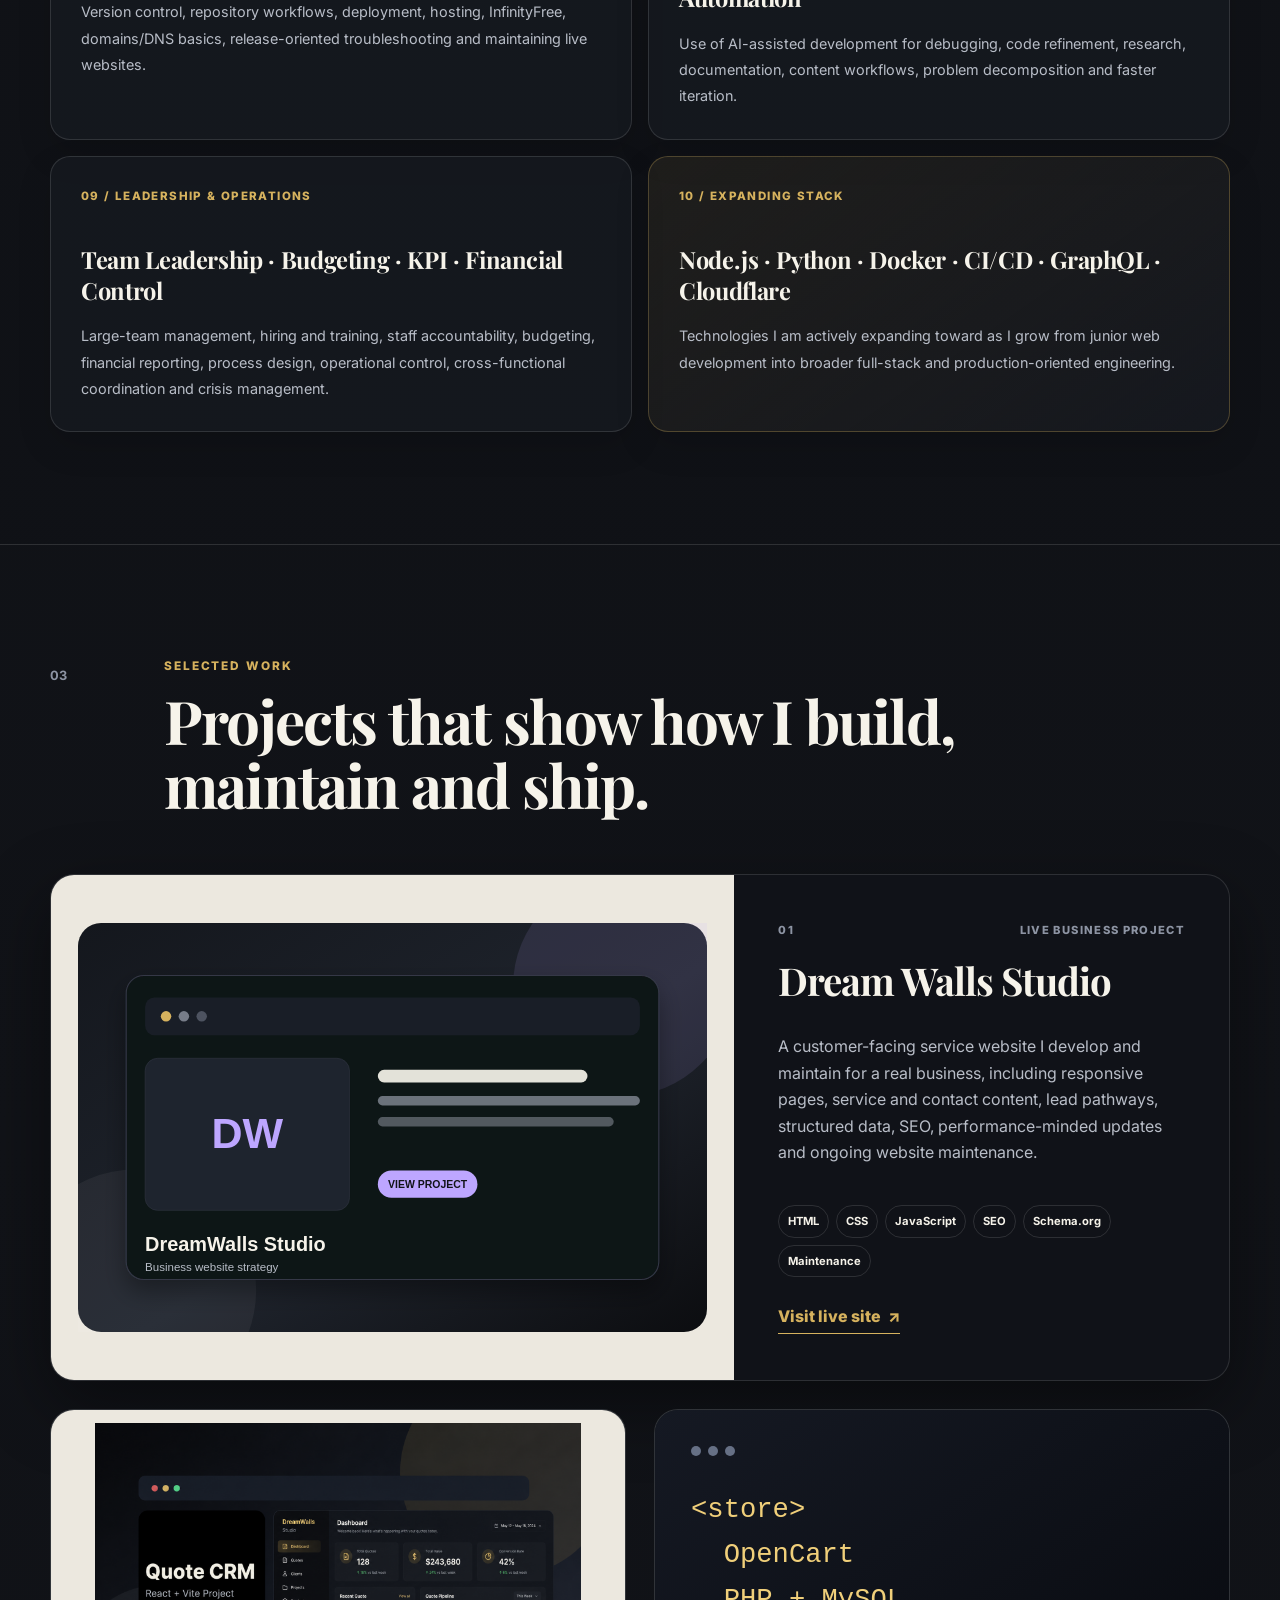
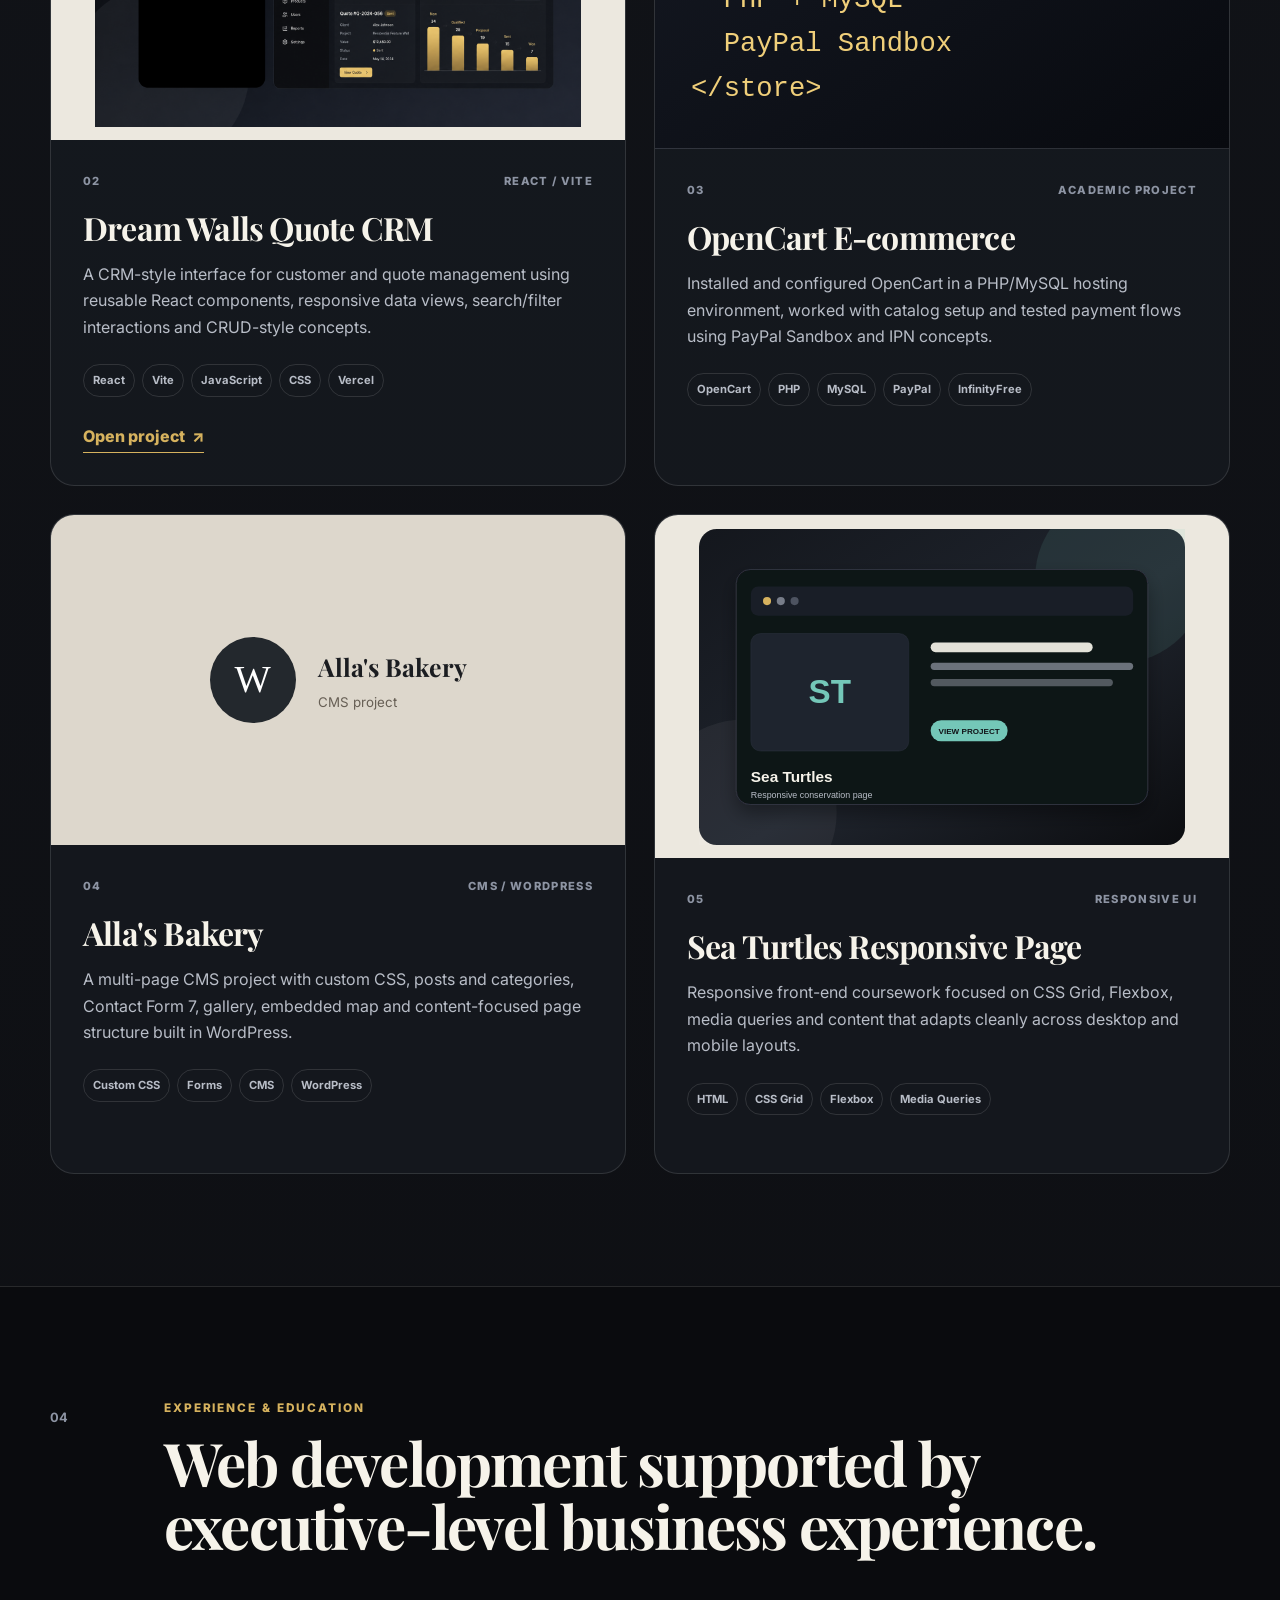
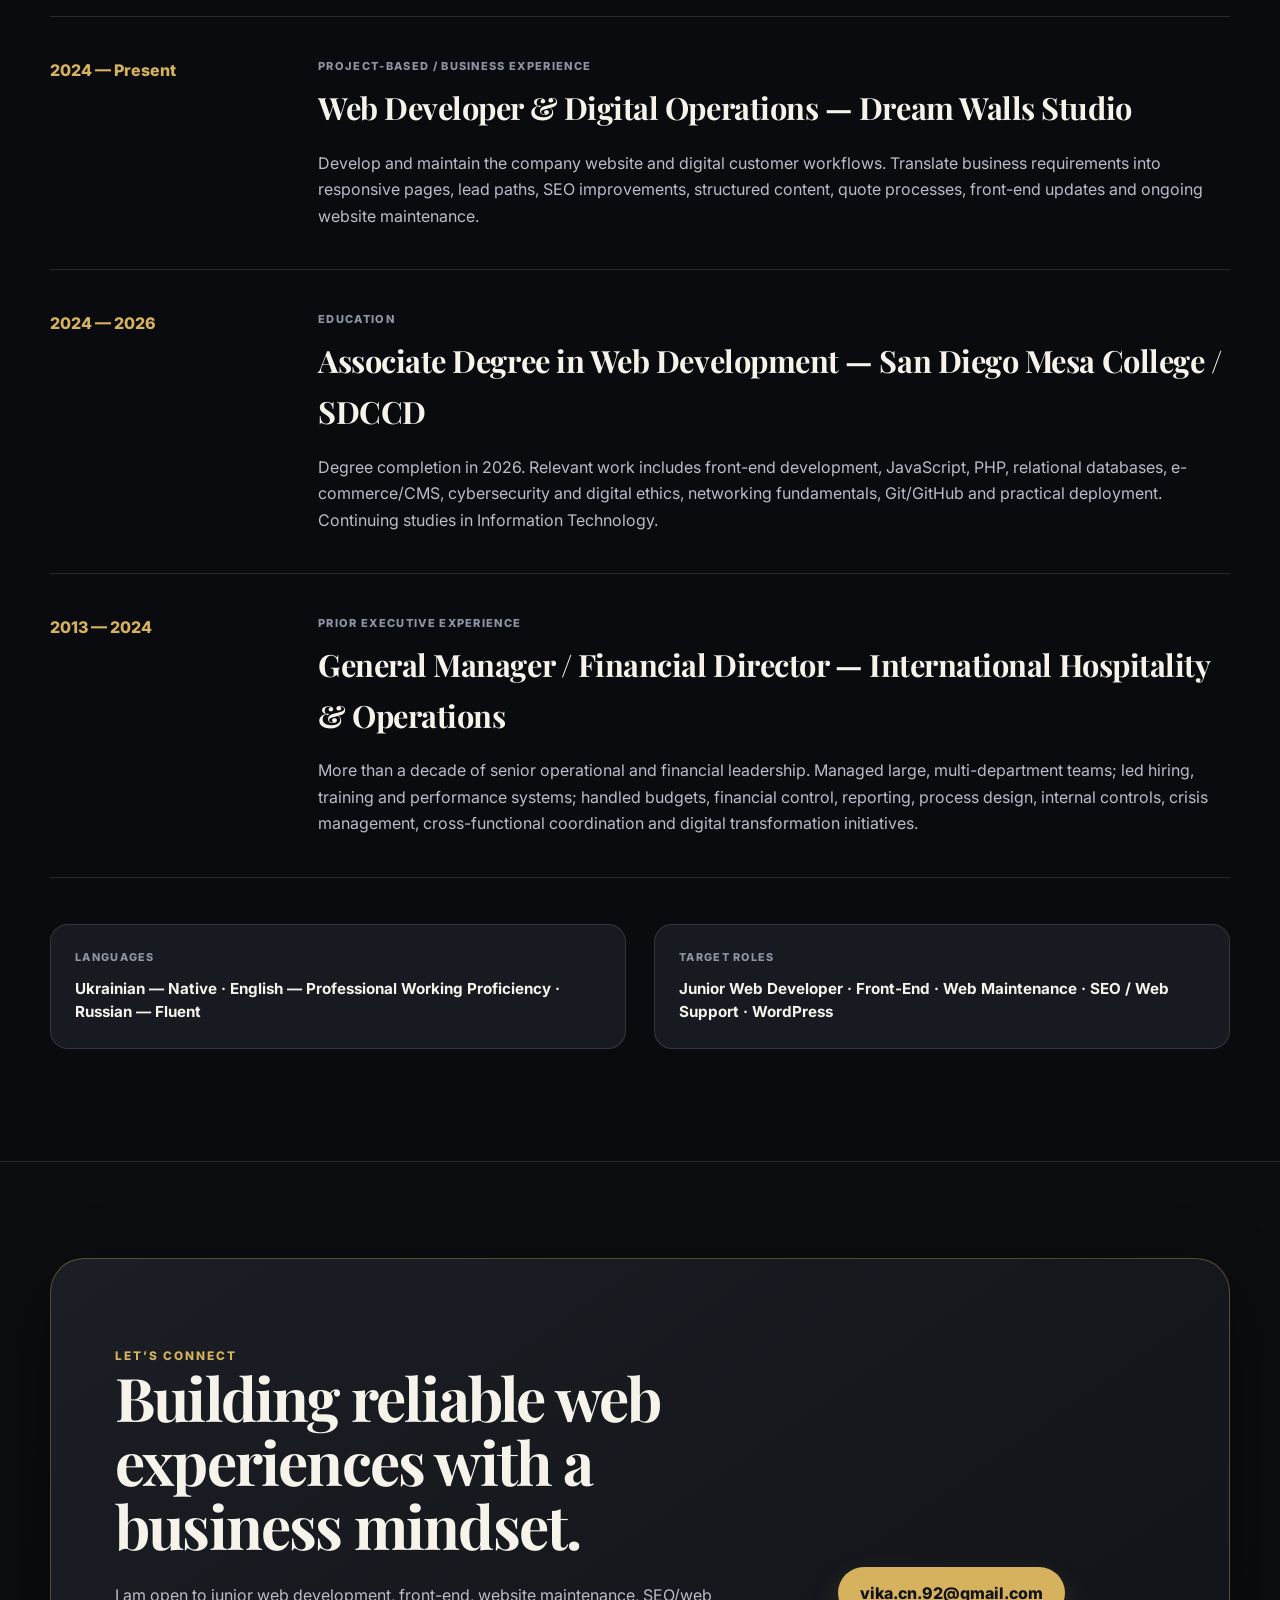
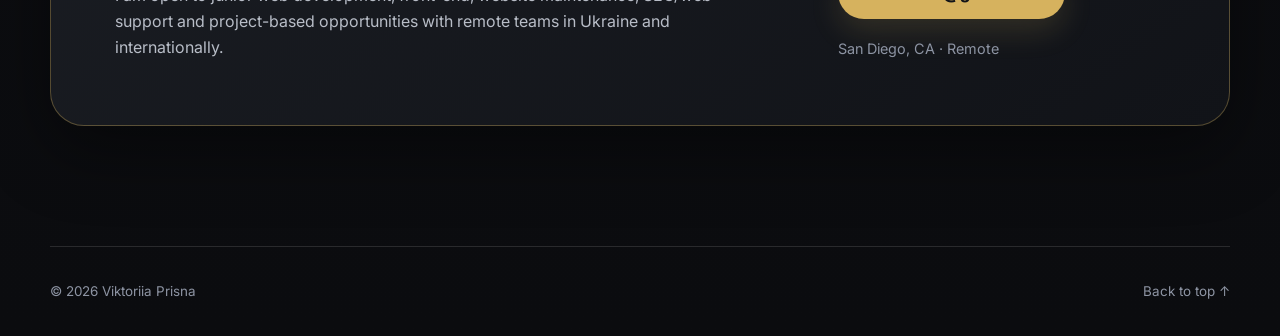
==== commit ad5b5d88: "Fix Back to Top anchor with document-start target" ====
--- a/index.html
+++ b/index.html
@@ -20,9 +20,10 @@
     <title>Viktoriia Prisna — Junior Full-Stack Web Developer</title>
   </head>
   <body>
+    <div id="top" aria-hidden="true"></div>
     <a class="skip-link" href="#main" data-i18n="skip">Skip to content</a>
 
-    <header class="site-header" id="top">
+    <header class="site-header">
       <div class="shell nav-wrap">
         <a class="brand" href="#top" aria-label="Viktoriia Prisna home">
           <span class="brand-mark">VP</span>
